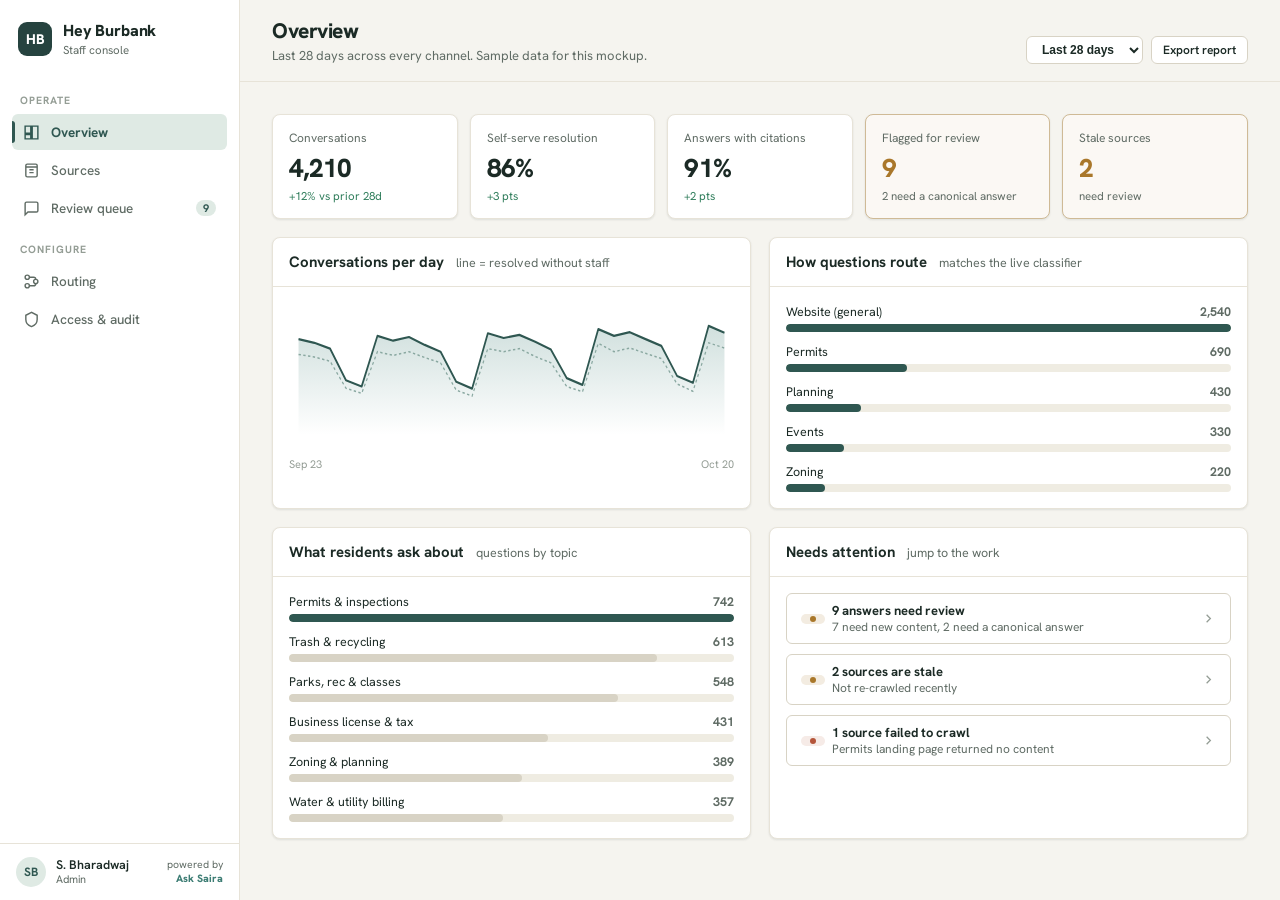
==== staff_console/index.html @ cd2d0782 "Staff console: wire Sources add/re-crawl to the ingestion service" ====
<!doctype html>
<meta charset="utf-8">
<title>Hey Burbank Console</title>
<link rel="preconnect" href="https://fonts.googleapis.com">
<link rel="preconnect" href="https://fonts.gstatic.com" crossorigin>
<link rel="stylesheet" href="https://fonts.googleapis.com/css2?family=Hanken+Grotesk:ital,wght@0,400;0,500;0,600;0,700;0,800;1,500&display=swap">
<style>
  /* Ask Saira brand: warm cream surfaces, teal/sage green accent (NO blue), near-black green ink,
     soft pastel tints, humanist sans (Hanken Grotesk). Single light theme to match the product. */
  :root {
    --bg: #f5f4ef; --surface: #ffffff; --surface-2: #faf9f4; --surface-3: #efece2;
    --border: #e7e3d8; --border-strong: #d8d3c5;
    --ink: #1b2a25; --muted: #5f6b64; --faint: #949d95;
    --accent: #2f5751; --accent-strong: #26433f; --accent-2: #3d7d74; --accent-ink: #ffffff;
    --accent-soft: #dfeae4;
    --ok: #2f7d5b; --warn: #a9772a; --bad: #b4553a; --info: #2f5751;
    --radius: 8px; --radius-sm: 6px;
    --shadow: 0 1px 2px rgba(27,42,37,.05), 0 1px 3px rgba(27,42,37,.05);
    --shadow-pop: 0 8px 26px rgba(27,42,37,.17);
    --font: "Hanken Grotesk", "Segoe UI", system-ui, -apple-system, sans-serif;
    --mono: "Segoe UI Mono", Consolas, ui-monospace, Menlo, monospace;
    color-scheme: light;
  }

  * { box-sizing: border-box; }
  body { background: var(--bg); color: var(--ink); font-family: var(--font); margin: 0; }
  .cx { font-variant-numeric: tabular-nums; }
  button { font-family: inherit; cursor: pointer; }
  :focus-visible { outline: 2px solid var(--accent); outline-offset: 2px; border-radius: 4px; }

  #app { display: grid; grid-template-columns: 240px 1fr; min-height: 100%; }

  /* ---------- sidebar ---------- */
  .side {
    background: var(--surface); border-right: 1px solid var(--border);
    display: flex; flex-direction: column; position: sticky; top: 0; align-self: start;
    height: 100vh; height: 100dvh;
  }
  .brand { display: flex; align-items: center; gap: 11px; padding: 20px 18px 16px; }
  .brand-mark {
    width: 34px; height: 34px; border-radius: 9px; flex: none;
    background: var(--accent-strong); color: #fff;
    display: grid; place-items: center; font-weight: 800; font-size: 14px; letter-spacing: 0;
  }
  .brand-name { font-weight: 800; font-size: 16px; letter-spacing: -.01em; }
  .brand-sub { font-size: 11.5px; color: var(--muted); margin-top: 1px; }
  .nav { display: flex; flex-direction: column; gap: 2px; padding: 6px 12px; overflow: auto; }
  .nav-label { font-size: 10.5px; letter-spacing: .1em; text-transform: uppercase;
    color: var(--faint); padding: 14px 8px 5px; font-weight: 700; }
  .nav-item {
    display: flex; align-items: center; gap: 11px; width: 100%; text-align: left;
    background: none; border: 0; color: var(--muted); padding: 9px 11px;
    border-radius: var(--radius-sm); font-size: 13.5px; font-weight: 500; position: relative;
  }
  .nav-item svg { width: 17px; height: 17px; flex: none; }
  .nav-item:hover { background: var(--surface-3); color: var(--ink); }
  .nav-item[aria-current="true"] { background: var(--accent-soft); color: var(--accent); font-weight: 700; }
  .nav-item[aria-current="true"]::before { content: ""; position: absolute; left: 0; top: 7px; bottom: 7px;
    width: 3px; border-radius: 0 3px 3px 0; background: var(--accent); }
  .nav-item .badge-n {
    margin-left: auto; background: var(--accent-soft); color: var(--accent);
    font-size: 11px; font-weight: 700; padding: 1px 7px; border-radius: 999px; }
  .side-foot { margin-top: auto; padding: 13px 16px; border-top: 1px solid var(--border);
    display: flex; align-items: center; gap: 10px; }
  .avatar { width: 30px; height: 30px; border-radius: 50%; background: var(--accent-soft);
    display: grid; place-items: center; font-size: 12px; font-weight: 700; color: var(--accent); flex: none; }
  .who { font-size: 12.5px; font-weight: 600; line-height: 1.25; }
  .who small { display: block; color: var(--muted); font-weight: 400; font-size: 11px; }
  .powered { margin-left: auto; font-size: 10.5px; color: var(--muted); text-align: right; line-height: 1.3; }
  .powered b { font-weight: 800; color: var(--accent-2); display: block; }

  /* ---------- main ---------- */
  .main { min-width: 0; display: flex; flex-direction: column; }
  .topbar {
    position: sticky; top: 0; z-index: 5; background: color-mix(in srgb, var(--bg) 86%, transparent);
    backdrop-filter: blur(8px); border-bottom: 1px solid var(--border);
    padding: 17px clamp(16px, 3vw, 32px); display: flex; align-items: flex-end; gap: 16px; flex-wrap: wrap;
  }
  .topbar h1 { font-size: 21px; font-weight: 800; margin: 0; letter-spacing: -.02em; }
  .topbar p { margin: 3px 0 0; color: var(--muted); font-size: 13px; }
  .topbar .spacer { flex: 1 1 auto; }
  .content { padding: clamp(16px, 3vw, 32px); display: flex; flex-direction: column; gap: 18px; }

  .btn { display: inline-flex; align-items: center; gap: 7px; border-radius: var(--radius-sm);
    border: 1px solid var(--border-strong); background: var(--surface); color: var(--ink);
    font-size: 13px; font-weight: 600; padding: 8px 14px; }
  .btn:hover { background: var(--surface-2); }
  .btn svg { width: 15px; height: 15px; }
  .btn.primary { background: var(--accent-strong); border: 0; color: #fff; }
  .btn.primary:hover { background: var(--accent); }
  .btn.sm { padding: 5px 11px; font-size: 12px; font-weight: 600; }
  .btn.ghost { border-color: transparent; background: none; color: var(--muted); }
  .btn.ghost:hover { background: var(--surface-3); color: var(--ink); }
  .btn.danger:hover { color: var(--bad); border-color: color-mix(in srgb, var(--bad) 40%, var(--border-strong)); }

  .panel { background: var(--surface); border: 1px solid var(--border); border-radius: var(--radius);
    box-shadow: var(--shadow); }
  .panel-head { padding: 14px 16px; border-bottom: 1px solid var(--border);
    display: flex; align-items: center; gap: 12px; flex-wrap: wrap; }
  .panel-head h2 { font-size: 15px; font-weight: 700; margin: 0; }
  .panel-head .sub { font-size: 12.5px; color: var(--muted); }
  .panel-body { padding: 16px; }

  .section-title { font-size: 12.5px; font-weight: 700; color: var(--muted);
    text-transform: uppercase; letter-spacing: .06em; margin: 4px 0; }

  /* badges */
  .badge { display: inline-flex; align-items: center; gap: 5px; font-size: 11.5px; font-weight: 600;
    padding: 2px 9px; border-radius: 999px; white-space: nowrap; }
  .badge .dot { width: 6px; height: 6px; border-radius: 50%; background: currentColor; flex: none; }
  .b-ok { color: var(--ok); background: color-mix(in srgb, var(--ok) 12%, #fff); }
  .b-warn { color: var(--warn); background: color-mix(in srgb, var(--warn) 14%, #fff); }
  .b-bad { color: var(--bad); background: color-mix(in srgb, var(--bad) 12%, #fff); }
  .b-mute { color: var(--muted); background: var(--surface-3); }
  .b-info { color: var(--info); background: var(--accent-soft); }
  .pill { display: inline-block; padding: 1px 8px; border-radius: var(--radius-sm); font-size: 11.5px; font-weight: 500;
    background: var(--accent-soft); color: var(--accent); white-space: nowrap; }

  /* KPI strip */
  .kpis { display: grid; gap: 12px; grid-template-columns: repeat(auto-fit, minmax(min(100%,8.5rem),1fr)); }
  .kpi { background: var(--surface); border: 1px solid var(--border); border-radius: var(--radius);
    padding: 15px 16px; box-shadow: var(--shadow); }
  .kpi .k-label { font-size: 12px; color: var(--muted); }
  .kpi .k-val { font-size: 26px; font-weight: 800; letter-spacing: -.025em; margin-top: 5px; }
  .kpi .k-delta { font-size: 11.5px; margin-top: 3px; color: var(--muted); }
  .kpi .k-delta.good { color: var(--ok); } .kpi .k-delta.bad { color: var(--bad); }
  .kpi.attn { border-color: color-mix(in srgb, var(--warn) 38%, var(--border)); background: color-mix(in srgb, var(--warn) 5%, #fff); }
  .kpi.attn .k-val { color: var(--warn); }

  .grid2 { display: grid; gap: 18px; grid-template-columns: repeat(auto-fit, minmax(min(100%,21rem),1fr)); }

  /* CSS bar chart */
  .bars { display: flex; flex-direction: column; gap: 11px; }
  .bar-row { display: grid; grid-template-columns: 1fr; gap: 4px; }
  .bar-top { display: flex; justify-content: space-between; font-size: 12.5px; gap: 10px; }
  .bar-top .lbl { color: var(--ink); min-width: 0; overflow: hidden; text-overflow: ellipsis; white-space: nowrap; }
  .bar-top .num { color: var(--muted); font-weight: 700; flex: none; }
  .bar-track { height: 8px; background: var(--surface-3); border-radius: 999px; overflow: hidden; }
  .bar-fill { height: 100%; border-radius: 999px; background: var(--accent); }

  /* tables */
  .tbl-wrap { overflow-x: auto; }
  table.tbl { width: 100%; border-collapse: collapse; font-size: 13px; }
  table.tbl th { text-align: left; font-weight: 700; color: var(--muted); font-size: 11.5px;
    text-transform: uppercase; letter-spacing: .04em; padding: 10px 12px; border-bottom: 1px solid var(--border); white-space: nowrap; }
  table.tbl td { padding: 11px 12px; border-bottom: 1px solid var(--border); vertical-align: middle; }
  table.tbl tr:last-child td { border-bottom: 0; }
  table.tbl tbody tr:hover { background: var(--surface-2); }
  .src-name { display: flex; align-items: center; gap: 10px; min-width: 0; }
  .src-ico { width: 30px; height: 30px; border-radius: var(--radius-sm); flex: none; display: grid; place-items: center;
    background: var(--surface-3); color: var(--muted); }
  .src-ico svg { width: 15px; height: 15px; }
  .src-ico.web { color: var(--accent); background: var(--accent-soft); }
  .src-ico.pdf { color: var(--bad); background: color-mix(in srgb, var(--bad) 12%, #fff); }
  .src-ico.code { color: var(--accent-2); background: color-mix(in srgb, var(--accent-2) 15%, #fff); }
  .src-text { min-width: 0; }
  .src-text .t1 { font-weight: 600; white-space: nowrap; overflow: hidden; text-overflow: ellipsis; max-width: 42ch; }
  .src-text .t2 { font-family: var(--mono); font-size: 11px; color: var(--faint);
    white-space: nowrap; overflow: hidden; text-overflow: ellipsis; max-width: 48ch; }
  .num-cell { text-align: right; font-variant-numeric: tabular-nums; white-space: nowrap; }
  .row-actions { display: flex; gap: 4px; justify-content: flex-end; }
  .icon-btn { width: 30px; height: 30px; border: 1px solid var(--border); background: var(--surface);
    border-radius: var(--radius-sm); display: grid; place-items: center; color: var(--muted); }
  .icon-btn:hover { color: var(--accent); border-color: var(--border-strong); background: var(--surface-2); }
  .icon-btn.danger:hover { color: var(--bad); }
  .icon-btn svg { width: 15px; height: 15px; }

  /* toolbar + chips */
  .toolbar { display: flex; gap: 10px; align-items: center; flex-wrap: wrap; }
  .search { position: relative; flex: 1 1 200px; min-width: 160px; }
  .search svg { position: absolute; left: 10px; top: 50%; transform: translateY(-50%); width: 15px; height: 15px; color: var(--faint); }
  .search input { width: 100%; padding: 8px 10px 8px 32px; border-radius: var(--radius-sm); border: 1px solid var(--border-strong);
    background: var(--surface); color: var(--ink); font-size: 13px; font-family: inherit; }
  .chips { display: flex; gap: 6px; flex-wrap: wrap; }
  .chip { border: 1px solid var(--border-strong); background: var(--surface); color: var(--muted);
    border-radius: 999px; padding: 6px 13px; font-size: 12.5px; font-weight: 500; }
  .chip:hover { color: var(--ink); }
  .chip[aria-pressed="true"] { background: var(--accent); border-color: var(--accent); color: #fff; }
  .chip .c-n { opacity: .7; margin-left: 4px; }

  .sumstrip { display: flex; gap: 24px; flex-wrap: wrap; padding: 2px 2px 0; }
  .sumstrip .s { font-size: 12.5px; color: var(--muted); }
  .sumstrip .s b { display: block; font-size: 19px; color: var(--ink); font-weight: 800; letter-spacing: -.01em; }

  .addform { border: 1px dashed var(--border-strong); border-radius: var(--radius); padding: 14px 16px;
    display: none; gap: 12px; flex-direction: column; background: var(--surface-2); }
  .addform.open { display: flex; }
  .addform .seg { display: flex; gap: 6px; }
  .field { display: flex; gap: 8px; flex-wrap: wrap; align-items: center; }
  .field input[type=text] { flex: 1 1 260px; min-width: 180px; padding: 9px 11px; border-radius: var(--radius-sm);
    border: 1px solid var(--border-strong); background: var(--surface); color: var(--ink); font-size: 13px; font-family: var(--mono); }

  /* gap cards */
  .gaps { display: flex; flex-direction: column; gap: 12px; }
  .gap { display: grid; grid-template-columns: 1fr auto; gap: 10px 16px; align-items: start;
    background: var(--surface); border: 1px solid var(--border); border-radius: var(--radius); padding: 15px 16px; box-shadow: var(--shadow); }
  .gap .q { font-size: 14.5px; font-weight: 700; }
  .gap .meta { display: flex; gap: 14px; flex-wrap: wrap; font-size: 12.5px; color: var(--muted); margin-top: 6px; }
  .gap .meta .why { color: var(--bad); }
  .gap .fix { margin-top: 10px; font-size: 13px; }
  .gap .fix span { color: var(--muted); }
  .gap .right { display: flex; flex-direction: column; align-items: flex-end; gap: 8px; }
  .conf { font-size: 12px; font-weight: 700; padding: 3px 9px; border-radius: var(--radius-sm); }

  /* answer review */
  .areview { display: flex; flex-direction: column; gap: 12px; }
  .ar { background: var(--surface); border: 1px solid var(--border); border-radius: var(--radius); padding: 15px 16px; box-shadow: var(--shadow); }
  .ar .q { font-weight: 700; font-size: 14px; }
  .ar .ans { margin-top: 8px; font-size: 13px; color: var(--muted); background: var(--surface-2);
    border-left: 3px solid var(--border-strong); padding: 9px 12px; border-radius: 0 var(--radius-sm) var(--radius-sm) 0; }
  .ar .foot { display: flex; align-items: center; gap: 10px; margin-top: 11px; flex-wrap: wrap; }
  .ar .cites { font-size: 11.5px; color: var(--faint); font-family: var(--mono); }
  .composer { margin-top: 11px; display: none; flex-direction: column; gap: 8px; }
  .composer.open { display: flex; }
  .composer textarea { width: 100%; min-height: 72px; resize: vertical; padding: 10px 12px; border-radius: var(--radius-sm);
    border: 1px solid var(--border-strong); background: var(--surface); color: var(--ink); font: inherit; font-size: 13px; }

  /* routing */
  .route { background: var(--surface); border: 1px solid var(--border); border-radius: var(--radius);
    padding: 15px 16px; box-shadow: var(--shadow); display: flex; flex-direction: column; gap: 10px; }
  .route .r-head { display: flex; align-items: center; gap: 10px; flex-wrap: wrap; }
  .route .r-name { font-weight: 800; font-size: 14.5px; }
  .route .r-flow { font-size: 12.5px; color: var(--muted); font-family: var(--mono); }
  .route textarea { width: 100%; min-height: 56px; resize: vertical; padding: 9px 11px; border-radius: var(--radius-sm);
    border: 1px solid var(--border-strong); background: var(--surface-2); color: var(--ink); font: inherit; font-size: 12.5px; }

  .audit { font-size: 13px; }
  .audit td .a-who { font-weight: 600; }
  .ts { color: var(--faint); font-size: 12px; white-space: nowrap; font-variant-numeric: tabular-nums; }

  .note { font-size: 12px; color: var(--muted); display: flex; align-items: center; gap: 7px; }
  .note svg { width: 14px; height: 14px; flex: none; color: var(--faint); }

  /* toast */
  #toasts { position: fixed; bottom: 18px; left: 50%; transform: translateX(-50%); z-index: 50;
    display: flex; flex-direction: column; gap: 8px; align-items: center; padding-bottom: env(safe-area-inset-bottom, 0px); }
  .toast { background: var(--ink); color: #fff; padding: 9px 16px; border-radius: 999px;
    font-size: 13px; font-weight: 500; box-shadow: var(--shadow-pop); animation: tin .2s ease-out; }
  @keyframes tin { from { opacity: 0; transform: translateY(8px); } to { opacity: 1; transform: none; } }

  .demo-flag { font-size: 11px; color: var(--faint); display: inline-flex; align-items: center; gap: 5px; }

  @media (max-width: 860px) {
    #app { grid-template-columns: 1fr; }
    .side { position: sticky; top: 0; height: auto; flex-direction: column; z-index: 8; }
    .brand { padding: 12px 16px; }
    .brand-sub { display: none; }
    .nav { flex-direction: row; overflow-x: auto; padding: 0 10px 8px; gap: 4px; }
    .nav-label { display: none; }
    .nav-item { white-space: nowrap; padding: 7px 11px; }
    .nav-item[aria-current="true"]::before { display: none; }
    .side-foot { display: none; }
  }
  @media (prefers-reduced-motion: reduce) { * { animation: none !important; } }
</style>

<div id="app">
  <aside class="side">
    <div class="brand">
      <div class="brand-mark">HB</div>
      <div>
        <div class="brand-name">Hey Burbank</div>
        <div class="brand-sub">Staff console</div>
      </div>
    </div>
    <nav class="nav" id="nav" aria-label="Sections">
      <div class="nav-label">Operate</div>
      <button class="nav-item" data-tab="overview" aria-current="true">
        <svg viewBox="0 0 24 24" fill="none" stroke="currentColor" stroke-width="2"><path d="M3 13h8V3H3zM13 21h8V3h-8zM3 21h8v-6H3z"/></svg>
        <span class="t">Overview</span></button>
      <button class="nav-item" data-tab="sources">
        <svg viewBox="0 0 24 24" fill="none" stroke="currentColor" stroke-width="2"><path d="M4 7V5a2 2 0 0 1 2-2h12a2 2 0 0 1 2 2v2M4 7h16M4 7v12a2 2 0 0 0 2 2h12a2 2 0 0 0 2-2V7M9 11h6M9 15h6"/></svg>
        <span class="t">Sources</span></button>
      <button class="nav-item" data-tab="review">
        <svg viewBox="0 0 24 24" fill="none" stroke="currentColor" stroke-width="2"><path d="M21 15a2 2 0 0 1-2 2H7l-4 4V5a2 2 0 0 1 2-2h14a2 2 0 0 1 2 2z"/></svg>
        <span class="t">Review queue</span><span class="badge-n">9</span></button>
      <div class="nav-label">Configure</div>
      <button class="nav-item" data-tab="routing">
        <svg viewBox="0 0 24 24" fill="none" stroke="currentColor" stroke-width="2"><circle cx="6" cy="6" r="3"/><circle cx="6" cy="18" r="3"/><circle cx="18" cy="12" r="3"/><path d="M9 6h6a3 3 0 0 1 3 3M9 18h6a3 3 0 0 0 3-3"/></svg>
        <span class="t">Routing</span></button>
      <button class="nav-item" data-tab="access">
        <svg viewBox="0 0 24 24" fill="none" stroke="currentColor" stroke-width="2"><path d="M12 2 4 6v6c0 5 3.4 8.5 8 10 4.6-1.5 8-5 8-10V6z"/></svg>
        <span class="t">Access &amp; audit</span></button>
    </nav>
    <div class="side-foot">
      <div class="avatar">SB</div>
      <div class="who">S. Bharadwaj<small>Admin</small></div>
      <div class="powered">powered by<b>Ask Saira</b></div>
    </div>
  </aside>

  <div class="main">
    <div class="topbar">
      <div>
        <h1 id="tabTitle">Overview</h1>
        <p id="tabSub">Last 28 days across every channel. Sample data for this mockup.</p>
      </div>
      <div class="spacer"></div>
      <div id="tabActions"></div>
    </div>
    <div class="content">
      <!-- OVERVIEW -->
      <section data-panel="overview">
        <div class="kpis" style="margin-bottom:18px" id="kpiStrip"></div>
        <div class="grid2">
          <div class="panel">
            <div class="panel-head"><h2>Conversations per day</h2><span class="sub">line = resolved without staff</span></div>
            <div class="panel-body"><div id="spark"></div></div>
          </div>
          <div class="panel">
            <div class="panel-head"><h2>How questions route</h2><span class="sub">matches the live classifier</span></div>
            <div class="panel-body"><div class="bars" id="routeBars"></div></div>
          </div>
          <div class="panel">
            <div class="panel-head"><h2>What residents ask about</h2><span class="sub">questions by topic</span></div>
            <div class="panel-body"><div class="bars" id="topicBars"></div></div>
          </div>
          <div class="panel">
            <div class="panel-head"><h2>Needs attention</h2><span class="sub">jump to the work</span></div>
            <div class="panel-body" id="attnList" style="display:flex;flex-direction:column;gap:10px"></div>
          </div>
        </div>
      </section>

      <!-- SOURCES -->
      <section data-panel="sources" hidden>
        <div class="sumstrip" id="srcSummary"></div>
        <div class="addform" id="addForm">
          <div class="field">
            <div class="seg">
              <button class="chip" id="addKindWeb" aria-pressed="true" data-kind="web">Web page</button>
              <button class="chip" id="addKindPdf" aria-pressed="false" data-kind="pdf">PDF upload</button>
            </div>
            <input type="text" id="addUrl" placeholder="https://www.burbankca.gov/...">
            <button class="btn primary sm" id="addSubmit">Crawl &amp; index</button>
            <button class="btn ghost sm" id="addCancel">Cancel</button>
          </div>
          <div class="note"><svg viewBox="0 0 24 24" fill="none" stroke="currentColor" stroke-width="2"><circle cx="12" cy="12" r="10"/><path d="M12 16v-4M12 8h.01"/></svg>New sources are chunked, contextualized and embedded into burbank-code-v1. A re-crawl refreshes in place.</div>
        </div>
        <div class="panel" style="margin-top:14px">
          <div class="panel-head">
            <div class="toolbar" style="flex:1">
              <div class="search">
                <svg viewBox="0 0 24 24" fill="none" stroke="currentColor" stroke-width="2"><circle cx="11" cy="11" r="7"/><path d="m21 21-4.3-4.3"/></svg>
                <input type="text" id="srcSearch" placeholder="Search sources">
              </div>
              <div class="chips" id="srcChips"></div>
            </div>
          </div>
          <div class="tbl-wrap">
            <table class="tbl">
              <thead><tr>
                <th>Source</th><th>Type</th><th class="num-cell">Chunks</th><th>Last crawled</th><th>Status</th><th>Health</th><th></th>
              </tr></thead>
              <tbody id="srcBody"></tbody>
            </table>
          </div>
        </div>
      </section>

      <!-- REVIEW QUEUE (gaps + answer review merged) -->
      <section data-panel="review" hidden>
        <div class="toolbar" style="margin-bottom:4px">
          <div class="chips" id="qChips"></div>
          <span class="demo-flag">Flagged automatically: low reranker score, no citation, or a superseded source.</span>
        </div>
        <div class="gaps" id="queueList"></div>
        <div class="section-title" style="margin-top:16px;display:flex;align-items:center;gap:10px">
          <span>Canonical answers <span style="font-weight:400;text-transform:none;letter-spacing:0">staff-authored, returned verbatim and override retrieval</span></span>
          <button class="btn primary sm" id="canonAddToggle" style="margin-left:auto;text-transform:none;letter-spacing:0"><svg viewBox="0 0 24 24" fill="none" stroke="currentColor" stroke-width="2"><path d="M12 5v14M5 12h14"/></svg>Add canonical answer</button>
        </div>
        <div class="addform" id="canonForm" style="margin-top:4px">
          <div class="field"><input type="text" id="canonQ" placeholder="Question residents ask..." style="font-family:var(--font)"></div>
          <div class="field"><input type="text" id="canonA" placeholder="The exact answer they should get, written as staff want it returned..." style="font-family:var(--font)"></div>
          <div class="field">
            <input type="text" id="canonOwner" placeholder="Owner (e.g. Planning)" style="flex:0 1 200px;font-family:var(--font)">
            <button class="btn primary sm" id="canonSubmit">Save canonical answer</button>
            <button class="btn ghost sm" id="canonCancel">Cancel</button>
          </div>
          <div class="note"><svg viewBox="0 0 24 24" fill="none" stroke="currentColor" stroke-width="2"><circle cx="12" cy="12" r="10"/><path d="M12 16v-4M12 8h.01"/></svg>When a resident asks a question that matches this, they get this answer verbatim instead of a retrieved one.</div>
        </div>
        <div class="panel" style="margin-top:12px"><div class="tbl-wrap"><table class="tbl">
          <thead><tr><th>Question</th><th>Answer residents get</th><th>Owner</th><th>Added</th><th></th></tr></thead>
          <tbody id="canonBody"></tbody>
        </table></div></div>
      </section>

      <!-- ROUTING -->
      <section data-panel="routing" hidden>
        <p class="note" style="margin-bottom:4px"><svg viewBox="0 0 24 24" fill="none" stroke="currentColor" stroke-width="2"><circle cx="12" cy="12" r="10"/><path d="M12 16v-4M12 8h.01"/></svg>The classifier reads each question and sends it to one route, using the rule and example questions below. Edit them to fix misrouting, no redeploy needed.</p>
        <div class="toolbar" style="margin-bottom:10px">
          <button class="btn primary sm" id="routeAddToggle"><svg viewBox="0 0 24 24" fill="none" stroke="currentColor" stroke-width="2"><path d="M12 5v14M5 12h14"/></svg>Request new route</button>
          <span class="demo-flag">Adding a route changes how questions are classified, so a new route goes live only after Ask Saira reviews it.</span>
        </div>
        <div class="addform" id="routeForm" style="margin-bottom:12px">
          <div class="field"><input type="text" id="routeName" placeholder="Route name (e.g. Business licensing)" style="flex:0 1 260px;font-family:var(--font)"></div>
          <div class="field"><input type="text" id="routeRule" placeholder="Routes here when... describe the questions this route should catch" style="font-family:var(--font)"></div>
          <div class="field"><input type="text" id="routeEx" placeholder="Example questions, comma separated" style="font-family:var(--font)"></div>
          <div class="field">
            <input type="text" id="routeSrc" placeholder="Grounded sources (e.g. business license PDFs)" style="flex:0 1 260px;font-family:var(--font)">
            <button class="btn primary sm" id="routeSubmit">Submit for approval</button>
            <button class="btn ghost sm" id="routeCancel">Cancel</button>
          </div>
          <div class="note"><svg viewBox="0 0 24 24" fill="none" stroke="currentColor" stroke-width="2"><circle cx="12" cy="12" r="10"/><path d="M12 16v-4M12 8h.01"/></svg>This is sent to Ask Saira. It stays pending and does not affect live routing until approved.</div>
        </div>
        <div id="routeList" style="display:flex;flex-direction:column;gap:14px"></div>
      </section>

      <!-- ACCESS -->
      <section data-panel="access" hidden>
        <div class="grid2" style="grid-template-columns:repeat(auto-fit,minmax(min(100%,13rem),1fr))">
          <div class="kpi"><div class="k-label">Admins</div><div class="k-val cx">2</div><div class="k-delta">full control</div></div>
          <div class="kpi"><div class="k-label">Editors</div><div class="k-val cx">6</div><div class="k-delta">sources, gaps, answers</div></div>
          <div class="kpi"><div class="k-label">Viewers</div><div class="k-val cx">14</div><div class="k-delta">read-only analytics</div></div>
        </div>
        <div class="panel">
          <div class="panel-head"><h2>Audit log</h2><span class="sub">every change to sources, answers and routing</span></div>
          <div class="tbl-wrap"><table class="tbl audit">
            <thead><tr><th>When</th><th>Who</th><th>Action</th></tr></thead>
            <tbody id="auditBody"></tbody>
          </table></div>
        </div>
      </section>
    </div>
  </div>
</div>
<div id="toasts" aria-live="polite"></div>

<script>
(function () {
  const $ = (s, r) => (r || document).querySelector(s);
  const $$ = (s, r) => Array.from((r || document).querySelectorAll(s));
  const fmt = (n) => n.toLocaleString('en-US');

  function toast(msg) {
    const t = document.createElement('div'); t.className = 'toast'; t.textContent = msg;
    $('#toasts').appendChild(t); setTimeout(() => t.remove(), 2600);
  }

  // ---------- data (sample) ----------
  // Overview data: seeded with mockup sample, overwritten by loadInsights() when the backend
  // (/admin/insights) is reachable. `let` so the adapter can swap in live values and re-render.
  let kpis = [
    { label: 'Conversations', val: '4,210', delta: '+12% vs prior 28d', good: true },
    { label: 'Self-serve resolution', val: '86%', delta: '+3 pts', good: true },
    { label: 'Answers with citations', val: '91%', delta: '+2 pts', good: true },
    { label: 'Flagged for review', val: '9', delta: '2 need a canonical answer', attn: true },
    { label: 'Stale sources', val: '2', delta: 'need review', attn: true },
  ];
  let convos = [182,175,164,104,92,188,179,186,171,158,101,88,193,184,190,177,162,108,95,201,188,195,182,169,112,99,207,194];
  let resolved = convos.map((c, i) => Math.round(c * (0.84 + (i % 5) * 0.006)));
  let sparkFrom = 'Sep 23', sparkTo = 'Oct 20';
  let routes = [
    { label: 'Website (general)', n: 2540 }, { label: 'Permits', n: 690 },
    { label: 'Planning', n: 430 }, { label: 'Events', n: 330 }, { label: 'Zoning', n: 220 },
  ];
  let topics = [
    { label: 'Permits & inspections', n: 742 }, { label: 'Trash & recycling', n: 613 },
    { label: 'Parks, rec & classes', n: 548 }, { label: 'Business license & tax', n: 431 },
    { label: 'Zoning & planning', n: 389 }, { label: 'Water & utility billing', n: 357 },
  ];
  const sources = [
    { name: 'Burbank Municipal Code (eCode360)', url: 'ecode360.com/BU2075', type: 'code', chunks: 4120, crawled: 'Oct 18', status: 'live', health: 'ok' },
    { name: 'burbankca.gov (full site crawl)', url: 'www.burbankca.gov', type: 'web', chunks: 3850, crawled: 'Oct 19', status: 'live', health: 'ok' },
    { name: 'Adopted Burbank Housing Element', url: 'Adopted+Burbank+Housing+Element.pdf', type: 'pdf', chunks: 212, crawled: 'Oct 12', status: 'live', health: 'ok' },
    { name: 'Burbank Center Plan', url: 'Burbank+Center+Plan.pdf', type: 'pdf', chunks: 168, crawled: 'Sep 30', status: 'live', health: 'ok' },
    { name: 'Media District Specific Plan', url: 'Media+District+Specific+Plan.pdf', type: 'pdf', chunks: 143, crawled: 'Sep 30', status: 'live', health: 'ok' },
    { name: 'Density Bonus Regulations', url: 'density-bonus-regulations-001.pdf', type: 'pdf', chunks: 54, crawled: 'Oct 12', status: 'live', health: 'ok' },
    { name: 'ADU Handout (updated 4-10-2024)', url: 'adu-handout-updated-4-10-2024.pdf', type: 'pdf', chunks: 22, crawled: 'Oct 12', status: 'live', health: 'review' },
    { name: 'Fee Schedule FY2026-27 (current)', url: 'fee-schedule-fy2026-27.pdf', type: 'pdf', chunks: 38, crawled: 'Oct 20', status: 'live', health: 'ok' },
    { name: 'Events & city calendar', url: 'www.burbankca.gov/calendar', type: 'web', chunks: 64, crawled: 'Oct 20', status: 'live', health: 'ok' },
    { name: 'Trash & Recycling Guide (2022)', url: 'trash-recycling-guide-2022.pdf', type: 'pdf', chunks: 41, crawled: 'Mar 2024', status: 'stale', health: 'review' },
    { name: 'Permits landing page', url: 'www.burbankca.gov/.../permits', type: 'web', chunks: 0, crawled: 'Oct 19', status: 'failed', health: 'bad' },
    { name: 'Fee Reso FY2024-25 + 13 older', url: 'burbank-fee-reso-fy2024-25.pdf', type: 'pdf', chunks: 0, crawled: 'Oct 21', status: 'excluded', health: 'super' },
  ];
  // Review-queue gaps: sample until loadInsights() swaps in live gaps from /admin/insights.
  let queue = [
    { q: "What's the fee for a solar permit in 2026?", asks: 64, why: 'No current fee schedule was indexed when asked', conf: 38, fix: 'content', detail: 'Index the FY2026-27 fee schedule', state: 'new' },
    { q: 'Can I keep backyard chickens?', asks: 57, why: 'No matching municipal code section', conf: 31, fix: 'content', detail: 'Add the BMC animal-keeping section', state: 'new' },
    { q: 'What zone is my property in?', asks: 52, why: 'The bot cannot look up a resident parcel from the code', conf: 40, fix: 'canonical', detail: 'Pin an answer that routes to the parcel GIS lookup', ans: '"Burbank has several zoning designations including R-1, R-2, commercial and industrial..." (never identifies the resident’s parcel)', cites: '[BMC § 31-601]', state: 'assigned' },
    { q: 'How do I appeal a code enforcement notice?', asks: 49, why: 'Thin coverage, no citation', conf: 44, fix: 'content', detail: 'Add a code-enforcement appeals page', state: 'assigned' },
    { q: 'What are the rules for short-term rentals?', asks: 46, why: 'Conflicting sources', conf: 41, fix: 'content', detail: 'Reconcile the two STR pages', state: 'new' },
    { q: 'How much is a building permit?', asks: 44, why: 'Confident answer, but cited a superseded fee schedule (FY2024-25)', conf: 88, staleSource: true, fix: 'content', detail: 'Exclude the old reso and confirm FY2026-27 is indexed', ans: '"Building permit fees start at $154 per the FY2024-25 schedule..."', cites: '[fee-reso-fy2024-25.pdf]', state: 'new' },
    { q: 'What are your hours and is City Hall open today?', asks: 41, why: 'Gave generic hours, missed the holiday schedule', conf: 45, fix: 'canonical', detail: 'Pin the hours plus a holiday-closure link', ans: '"City Hall is open Monday to Friday, 8am to 5pm." (did not account for the holiday schedule)', state: 'new' },
    { q: 'Is there rent control in Burbank?', asks: 38, why: 'No matching source', conf: 29, fix: 'content', detail: 'Add a housing / rent-stabilization FAQ', state: 'new' },
    { q: 'How do I get a film permit?', asks: 33, why: 'Routed to website, no permit page', conf: 47, fix: 'content', detail: 'Add the film-permit page to the Permits route', state: 'assigned' },
  ];
  const canon = [
    { q: 'How do I pay a parking ticket?', a: '"Pay your Burbank citation online at the payment portal using your citation number and license plate. You can also pay by phone or by mail."', owner: 'City Clerk', added: 'Oct 2' },
    { q: 'What day is my trash pickup?', a: '"Your collection day depends on your address. Use the collection-day lookup, enter your address, and it shows your trash, recycling and green-waste days."', owner: 'Public Works', added: 'Sep 28' },
    { q: 'How do I start water or power service?', a: '"Start, stop or transfer Burbank Water & Power service with the online form, or call (818) 238-3700. Have your address and ID ready."', owner: 'BWP', added: 'Sep 20' },
  ];
  const routeDefs = [
    { name: 'Website', flow: 'classify → website_pipeline', grounds: 'Full burbank-code-v1 index', fallback: true,
      rule: 'Default route. Anything not clearly matched by another route lands here and is answered from the full index.',
      examples: ['How do I contact the city?', 'When is the next council meeting?', 'Where do I pay my water bill?'] },
    { name: 'Planning', flow: 'classify → planning', grounds: 'eCode + 15 Planning library PDFs',
      rule: 'Questions about land use, the general plan, specific plans, development standards, the housing element and planning entitlements.',
      examples: ['What does the Media District Specific Plan allow?', 'What is the density bonus?', 'Can I build an ADU?'] },
    { name: 'Permits', flow: 'classify → permit agent', grounds: 'Permit workflows',
      rule: 'Questions about applying for, paying for, or checking the status of a permit or inspection.',
      examples: ['How do I get a building permit?', 'What inspections do I need?', 'How much is a solar permit?'] },
    { name: 'Events', flow: 'classify → events', grounds: 'City calendar feed',
      rule: 'Questions about city events, programs, classes and calendar dates.',
      examples: ['What events are happening this weekend?', 'When is the farmers market?'] },
    { name: 'Zoning', flow: 'classify → zoning', grounds: 'Parcel designation, else Planning retrieval',
      rule: 'Questions about a specific property’s zone, its allowed uses, setbacks or lot-specific rules.',
      examples: ['What zone is 123 N Main St?', 'What can I build on my lot?', 'What are the setbacks for R-1?'] },
    { name: 'Business licensing', flow: 'awaiting approval', grounds: 'Proposed: business license + tax PDFs', pending: true,
      rule: 'Questions about applying for, renewing or paying a city business license or business tax.',
      examples: ['How do I get a business license?', 'When is my business tax due?'] },
  ];
  const audit = [
    { when: 'Oct 21, 10:42', who: 'D. Alvarez', role: 'Admin', action: 'Excluded 14 superseded fee schedules from the index' },
    { when: 'Oct 20, 16:08', who: 'D. Alvarez', role: 'Admin', action: 'Re-crawled burbankca.gov (3,850 chunks)' },
    { when: 'Oct 18, 09:15', who: 'System', role: 'Automated', action: 'Re-indexed Burbank Municipal Code (eCode360)' },
    { when: 'Oct 14, 14:30', who: 'J. Rivera', role: 'Editor', action: 'Added canonical answer: "What zone is my property in?"' },
    { when: 'Oct 12, 11:02', who: 'System', role: 'Automated', action: 'Re-indexed Planning document library (15 PDFs)' },
    { when: 'Oct 9, 15:47', who: 'M. Chen', role: 'Editor', action: 'Assigned gap "film permit" to Permits team' },
  ];

  // ---------- renderers ----------
  function renderKpis() {
    $('#kpiStrip').innerHTML = kpis.map((k) => `
      <div class="kpi${k.attn ? ' attn' : ''}">
        <div class="k-label">${k.label}</div>
        <div class="k-val cx">${k.val}</div>
        <div class="k-delta ${k.good ? 'good' : ''}">${k.delta}</div>
      </div>`).join('');
  }

  function renderSpark() {
    const W = 560, H = 150, m = { t: 12, r: 12, b: 18, l: 12 };
    const n = convos.length, max = Math.max(...convos) * 1.1;
    const xx = (i) => m.l + (i / (n - 1)) * (W - m.l - m.r);
    const yy = (v) => H - m.b - (v / max) * (H - m.t - m.b);
    const line = (arr) => arr.map((v, i) => (i ? 'L' : 'M') + xx(i).toFixed(1) + ' ' + yy(v).toFixed(1)).join(' ');
    const area = line(convos) + ` L${xx(n - 1).toFixed(1)} ${H - m.b} L${xx(0).toFixed(1)} ${H - m.b} Z`;
    $('#spark').innerHTML = `
      <svg viewBox="0 0 ${W} ${H}" width="100%" height="${H}" preserveAspectRatio="none" style="display:block">
        <defs><linearGradient id="g" x1="0" x2="0" y1="0" y2="1">
          <stop offset="0%" stop-color="#3d7d74" stop-opacity="0.24"/>
          <stop offset="100%" stop-color="#3d7d74" stop-opacity="0"/></linearGradient></defs>
        <path d="${area}" fill="url(#g)"/>
        <path d="${line(convos)}" fill="none" stroke="#2f5751" stroke-width="2.2" stroke-linejoin="round"/>
        <path d="${line(resolved)}" fill="none" stroke="#8aa8a1" stroke-width="1.5" stroke-dasharray="3 3"/>
      </svg>
      <div style="display:flex;justify-content:space-between;font-size:11px;color:var(--faint);margin-top:4px">
        <span>${sparkFrom}</span><span>${sparkTo}</span></div>`;
  }

  function renderBars(id, rows, muted) {
    const max = Math.max(...rows.map((r) => r.n));
    $(id).innerHTML = rows.map((r, i) => `
      <div class="bar-row">
        <div class="bar-top"><span class="lbl">${r.label}</span><span class="num cx">${fmt(r.n)}</span></div>
        <div class="bar-track"><div class="bar-fill" style="width:${(r.n / max * 100).toFixed(1)}%${muted && i ? ';background:var(--border-strong)' : ''}"></div></div>
      </div>`).join('');
  }

  function renderAttn() {
    const items = [
      { t: '9 answers need review', s: '7 need new content, 2 need a canonical answer', tab: 'review', tone: 'warn' },
      { t: '2 sources are stale', s: 'Not re-crawled recently', tab: 'sources', tone: 'warn' },
      { t: '1 source failed to crawl', s: 'Permits landing page returned no content', tab: 'sources', tone: 'bad' },
    ];
    $('#attnList').innerHTML = items.map((x) => `
      <button class="btn" style="justify-content:flex-start;text-align:left;width:100%" data-goto="${x.tab}">
        <span class="badge b-${x.tone}"><span class="dot"></span></span>
        <span style="display:flex;flex-direction:column"><b style="font-size:13px">${x.t}</b>
        <small style="color:var(--muted);font-weight:400;font-size:12px">${x.s}</small></span>
        <svg style="margin-left:auto;width:15px;height:15px;color:var(--faint)" viewBox="0 0 24 24" fill="none" stroke="currentColor" stroke-width="2"><path d="m9 18 6-6-6-6"/></svg>
      </button>`).join('');
    $$('#attnList [data-goto]').forEach((b) => b.addEventListener('click', () => go(b.dataset.goto)));
  }

  const TYPE_ICO = {
    web: '<svg viewBox="0 0 24 24" fill="none" stroke="currentColor" stroke-width="2"><circle cx="12" cy="12" r="9"/><path d="M3 12h18M12 3a15 15 0 0 1 0 18M12 3a15 15 0 0 0 0 18"/></svg>',
    pdf: '<svg viewBox="0 0 24 24" fill="none" stroke="currentColor" stroke-width="2"><path d="M14 2H6a2 2 0 0 0-2 2v16a2 2 0 0 0 2 2h12a2 2 0 0 0 2-2V8z"/><path d="M14 2v6h6"/></svg>',
    code: '<svg viewBox="0 0 24 24" fill="none" stroke="currentColor" stroke-width="2"><path d="m16 18 6-6-6-6M8 6l-6 6 6 6"/></svg>',
  };
  const STATUS = {
    live: '<span class="badge b-ok"><span class="dot"></span>Live</span>',
    stale: '<span class="badge b-warn"><span class="dot"></span>Stale</span>',
    failed: '<span class="badge b-bad"><span class="dot"></span>Failed</span>',
    excluded: '<span class="badge b-mute"><span class="dot"></span>Excluded</span>',
  };
  const HEALTH = {
    ok: '<span class="badge b-ok">OK</span>', review: '<span class="badge b-warn">Needs review</span>',
    bad: '<span class="badge b-bad">Error</span>', super: '<span class="badge b-mute">Superseded</span>',
  };
  let srcFilter = 'all', srcQuery = '';
  function renderSrcSummary() {
    const tot = sources.length, chunks = sources.reduce((a, s) => a + s.chunks, 0);
    const stale = sources.filter((s) => s.status === 'stale').length;
    const excl = sources.filter((s) => s.status === 'excluded').length;
    const failed = sources.filter((s) => s.status === 'failed').length;
    $('#srcSummary').innerHTML = `
      <div class="s"><b class="cx">${tot}</b>sources indexed</div>
      <div class="s"><b class="cx">${fmt(chunks)}</b>chunks</div>
      <div class="s"><b class="cx" style="color:var(--warn)">${stale}</b>stale</div>
      <div class="s"><b class="cx" style="color:var(--bad)">${failed}</b>failed</div>
      <div class="s"><b class="cx">${excl}</b>excluded</div>`;
  }
  function renderChips() {
    const counts = { all: sources.length };
    sources.forEach((s) => { const k = s.type === 'web' ? 'web' : s.type === 'pdf' ? 'pdf' : 'code'; counts[k] = (counts[k] || 0) + 1; });
    counts.stale = sources.filter((s) => s.status === 'stale' || s.status === 'failed').length;
    counts.excluded = sources.filter((s) => s.status === 'excluded').length;
    const defs = [['all', 'All'], ['web', 'Web'], ['pdf', 'PDF'], ['code', 'Code'], ['stale', 'Needs attention'], ['excluded', 'Excluded']];
    $('#srcChips').innerHTML = defs.map(([k, l]) => `<button class="chip" data-f="${k}" aria-pressed="${k === srcFilter}">${l}<span class="c-n cx">${counts[k] || 0}</span></button>`).join('');
    $$('#srcChips .chip').forEach((c) => c.addEventListener('click', () => { srcFilter = c.dataset.f; renderChips(); renderSrc(); }));
  }
  function srcMatch(s) {
    if (srcQuery && !(s.name + ' ' + s.url).toLowerCase().includes(srcQuery)) return false;
    if (srcFilter === 'all') return true;
    if (srcFilter === 'stale') return s.status === 'stale' || s.status === 'failed';
    if (srcFilter === 'excluded') return s.status === 'excluded';
    return s.type === srcFilter;
  }
  function renderSrc() {
    const rows = sources.filter(srcMatch);
    $('#srcBody').innerHTML = rows.map((s) => {
      const excl = s.status === 'excluded';
      return `<tr>
        <td><div class="src-name"><div class="src-ico ${s.type}">${TYPE_ICO[s.type]}</div>
          <div class="src-text"><div class="t1">${s.name}</div><div class="t2">${s.url}</div></div></div></td>
        <td><span class="pill">${s.type === 'code' ? 'eCode' : s.type.toUpperCase()}</span></td>
        <td class="num-cell cx">${s.chunks ? fmt(s.chunks) : '—'}</td>
        <td class="cx" style="white-space:nowrap;color:${s.status === 'stale' ? 'var(--warn)' : 'var(--muted)'}">${s.crawled}</td>
        <td>${STATUS[s.status]}</td>
        <td>${HEALTH[s.health]}</td>
        <td><div class="row-actions">
          <button class="icon-btn" title="${excl ? 'Restore' : 'Re-crawl'}" data-act="${excl ? 'restore' : 'recrawl'}" data-n="${s.name}">
            ${excl ? '<svg viewBox="0 0 24 24" fill="none" stroke="currentColor" stroke-width="2"><path d="M3 12a9 9 0 1 0 3-6.7L3 8"/><path d="M3 3v5h5"/></svg>'
                   : '<svg viewBox="0 0 24 24" fill="none" stroke="currentColor" stroke-width="2"><path d="M21 12a9 9 0 1 1-3-6.7L21 8"/><path d="M21 3v5h-5"/></svg>'}</button>
          ${excl ? '' : '<button class="icon-btn" title="Exclude (denylist)" data-act="exclude" data-n="' + s.name + '"><svg viewBox="0 0 24 24" fill="none" stroke="currentColor" stroke-width="2"><circle cx="12" cy="12" r="9"/><path d="m5 5 14 14"/></svg></button>'}
          <button class="icon-btn danger" title="Delete from index" data-act="delete" data-n="${s.name}"><svg viewBox="0 0 24 24" fill="none" stroke="currentColor" stroke-width="2"><path d="M3 6h18M8 6V4h8v2M19 6l-1 14H6L5 6"/></svg></button>
        </div></td>
      </tr>`;
    }).join('') || `<tr><td colspan="7" style="text-align:center;color:var(--muted);padding:28px">No sources match.</td></tr>`;
    $$('#srcBody [data-act]').forEach((b) => b.addEventListener('click', () => {
      const m = { recrawl: 'Re-crawl queued for', exclude: 'Added to denylist and removed:', delete: 'Deleted from index:', restore: 'Restored:' }[b.dataset.act];
      toast(`${m} ${b.dataset.n}`);
    }));
  }

  let qFilter = 'all';
  function renderQChips() {
    const c = { all: queue.length, content: queue.filter((x) => x.fix === 'content').length, canonical: queue.filter((x) => x.fix === 'canonical').length };
    $('#qChips').innerHTML = [['all', 'All'], ['content', 'Needs content'], ['canonical', 'Needs canonical answer']]
      .map(([k, l]) => `<button class="chip" data-q="${k}" aria-pressed="${k === qFilter}">${l}<span class="c-n cx">${c[k]}</span></button>`).join('');
    $$('#qChips .chip').forEach((ch) => ch.addEventListener('click', () => { qFilter = ch.dataset.q; renderQChips(); renderQueue(); }));
  }
  function renderQueue() {
    const rows = queue.filter((x) => qFilter === 'all' || x.fix === qFilter);
    $('#queueList').innerHTML = rows.map((g, idx) => {
      const col = g.conf < 40 ? 'bad' : 'warn';
      const metric = g.staleSource
        ? `<span class="conf" style="background:color-mix(in srgb, var(--ok) 12%, #fff);color:var(--ok)">${g.conf}% match</span>`
        : `<span class="conf" style="background:color-mix(in srgb, var(--${col}) 13%, #fff);color:var(--${col})">${g.conf}% conf</span>`;
      const isCanon = g.fix === 'canonical';
      const tag = isCanon ? '<span class="badge b-info" style="margin-left:6px">Needs canonical answer</span>'
                          : '<span class="badge b-warn" style="margin-left:6px">Needs content</span>';
      const ansBlock = g.ans ? `<div class="ans">${g.ans}${g.cites ? ` <span class="cites">cited ${g.cites}</span>` : ''}</div>` : '';
      const fixBtn = `<button class="btn ${isCanon ? '' : 'primary'} sm" data-gfix="${idx}">Fix in Sources</button>`;
      const canonBtn = `<button class="btn ${isCanon ? 'primary' : ''} sm" data-canon="${idx}">Write canonical answer</button>`;
      const actionBtns = isCanon ? canonBtn + fixBtn : fixBtn + canonBtn;
      const seed = g.q === 'What zone is my property in?' ? 'I can’t look up your specific parcel, but you can find your zoning in seconds: open the Burbank Zoning Map, enter your address, and it shows your designation. For a formal determination, contact the Planning Division at (818) 238-5250.' : '';
      return `<div class="gap">
        <div>
          <div class="q">${g.q} ${tag}</div>
          <div class="meta"><span class="cx">${fmt(g.asks)} asks</span><span class="why">${g.why}</span></div>
          ${ansBlock}
          <div class="fix"><span>Suggested fix:</span> ${g.detail}</div>
          <div class="composer" id="comp${idx}">
            <textarea placeholder="Write the official answer residents should get...">${seed}</textarea>
            <div style="display:flex;gap:8px"><button class="btn primary sm" data-save="${idx}">Save canonical answer</button>
            <button class="btn ghost sm" data-cancelc="${idx}">Cancel</button></div>
          </div>
        </div>
        <div class="right">
          ${metric}
          <span class="badge ${g.state === 'assigned' ? 'b-info' : 'b-mute'}">${g.state === 'assigned' ? 'Assigned' : 'New'}</span>
          ${actionBtns}
          <button class="btn ghost sm" data-gassign="${idx}">${g.state === 'assigned' ? 'Reassign' : 'Assign'}</button>
        </div>
      </div>`;
    }).join('');
    $$('#queueList [data-gfix]').forEach((b) => b.addEventListener('click', () => go('sources')));
    $$('#queueList [data-canon]').forEach((b) => b.addEventListener('click', () => $('#comp' + b.dataset.canon).classList.add('open')));
    $$('#queueList [data-cancelc]').forEach((b) => b.addEventListener('click', () => $('#comp' + b.dataset.cancelc).classList.remove('open')));
    $$('#queueList [data-save]').forEach((b) => b.addEventListener('click', () => { $('#comp' + b.dataset.save).classList.remove('open'); toast('Canonical answer saved, it now overrides retrieval'); }));
    $$('#queueList [data-gassign]').forEach((b) => b.addEventListener('click', () => toast('Assigned to the owning department')));
  }
  function renderCanon() {
    $('#canonBody').innerHTML = canon.map((c) => `
      <tr><td style="font-weight:600">${c.q}</td><td style="color:var(--muted)">${c.a}</td>
      <td><span class="pill">${c.owner}</span></td><td class="ts">${c.added}</td>
      <td class="num-cell"><button class="icon-btn" title="Edit" data-edit="1"><svg viewBox="0 0 24 24" fill="none" stroke="currentColor" stroke-width="2"><path d="M12 20h9M16.5 3.5a2.1 2.1 0 0 1 3 3L7 19l-4 1 1-4z"/></svg></button></td></tr>`).join('');
    $$('#canonBody [data-edit]').forEach((b) => b.addEventListener('click', () => toast('Opening editor')));
  }
  function wireCanonAdd() {
    $('#canonAddToggle').addEventListener('click', () => $('#canonForm').classList.toggle('open'));
    $('#canonCancel').addEventListener('click', () => $('#canonForm').classList.remove('open'));
    $('#canonSubmit').addEventListener('click', () => {
      const q = $('#canonQ').value.trim(), a = $('#canonA').value.trim();
      if (!q || !a) { toast('Enter a question and an answer'); return; }
      canon.unshift({ q, a: '"' + a.replace(/^"+|"+$/g, '') + '"', owner: $('#canonOwner').value.trim() || 'Staff', added: 'Just now' });
      renderCanon();
      $('#canonQ').value = ''; $('#canonA').value = ''; $('#canonOwner').value = '';
      $('#canonForm').classList.remove('open');
      toast('Canonical answer added, it now overrides retrieval');
    });
  }

  function renderRoutes() {
    $('#routeList').innerHTML = routeDefs.map((r, i) => {
      if (r.pending) {
        return `<div class="route" style="border-style:dashed;background:var(--surface-2)">
          <div class="r-head"><span class="r-name">${r.name}</span>
            <span class="badge b-warn"><span class="dot"></span>Pending Ask Saira approval</span>
            <span class="pill">${r.grounds}</span>
            <span class="r-flow" style="margin-left:auto">${r.flow}</span></div>
          <label class="section-title" style="margin:0">Routes here when</label>
          <textarea data-route="${i}" disabled>${r.rule}</textarea>
          <div>
            <div class="section-title" style="margin:0 0 6px">Example questions</div>
            <div class="chips">${r.examples.map((e) => `<span class="pill">${e}</span>`).join('')}</div>
          </div>
          <div class="note"><svg viewBox="0 0 24 24" fill="none" stroke="currentColor" stroke-width="2"><circle cx="12" cy="12" r="10"/><path d="M12 16v-4M12 8h.01"/></svg>Submitted by staff. Goes live only after Ask Saira reviews it; until then it does not affect routing.<button class="btn ghost sm" data-withdraw="${i}" style="margin-left:auto">Withdraw request</button></div>
        </div>`;
      }
      return `<div class="route">
        <div class="r-head"><span class="r-name">${r.name}</span>
          ${r.fallback ? '<span class="badge b-mute">Default / fallback</span>' : ''}
          <span class="pill">${r.grounds}</span>
          <span class="r-flow" style="margin-left:auto">${r.flow}</span></div>
        <label class="section-title" style="margin:0">Routes here when</label>
        <textarea data-route="${i}">${r.rule}</textarea>
        <div>
          <div class="section-title" style="margin:0 0 6px">Example questions <span style="font-weight:400;text-transform:none;letter-spacing:0">the classifier matches against these</span></div>
          <div class="chips">${r.examples.map((e) => `<span class="pill">${e}</span>`).join('')}<button class="chip" data-addex="${i}">+ add</button></div>
        </div>
        <div><button class="btn primary sm" data-saver="${i}">Save routing rule</button></div>
      </div>`;
    }).join('');
    $$('#routeList [data-saver]').forEach((b) => b.addEventListener('click', () => toast('Routing rule saved, the classifier uses it on the next question')));
    $$('#routeList [data-addex]').forEach((b) => b.addEventListener('click', () => toast('Add an example question')));
    $$('#routeList [data-withdraw]').forEach((b) => b.addEventListener('click', () => { routeDefs.splice(+b.dataset.withdraw, 1); renderRoutes(); toast('Route request withdrawn'); }));
  }
  function wireRouteAdd() {
    $('#routeAddToggle').addEventListener('click', () => $('#routeForm').classList.toggle('open'));
    $('#routeCancel').addEventListener('click', () => $('#routeForm').classList.remove('open'));
    $('#routeSubmit').addEventListener('click', () => {
      const name = $('#routeName').value.trim(), rule = $('#routeRule').value.trim();
      if (!name || !rule) { toast('Enter a route name and when it should route'); return; }
      const ex = $('#routeEx').value.split(',').map((s) => s.trim()).filter(Boolean);
      routeDefs.push({ name, flow: 'awaiting approval', grounds: $('#routeSrc').value.trim() || 'Proposed sources', pending: true, rule, examples: ex.length ? ex : ['(no examples yet)'] });
      renderRoutes();
      $('#routeName').value = ''; $('#routeRule').value = ''; $('#routeEx').value = ''; $('#routeSrc').value = '';
      $('#routeForm').classList.remove('open');
      toast('Route submitted to Ask Saira for approval');
    });
  }
  function renderAudit() {
    $('#auditBody').innerHTML = audit.map((a) => `
      <tr><td class="ts">${a.when}</td>
      <td><span class="a-who">${a.who}</span> <span class="badge b-mute" style="margin-left:4px">${a.role}</span></td>
      <td>${a.action}</td></tr>`).join('');
  }

  // ---------- tabs ----------
  const TABS = {
    overview: { title: 'Overview', sub: 'Last 28 days across every channel. Sample data for this mockup.', actions: '<select id="winSel" class="btn sm" style="margin-right:8px"><option value="7">Last 7 days</option><option value="28">Last 28 days</option><option value="90">Last 90 days</option><option value="all">All time</option></select><button class="btn sm" data-noop="export">Export report</button>' },
    sources: { title: 'Sources', sub: 'Every site, PDF and code set feeding the assistant. Add, re-crawl, exclude or remove.', actions: '<button class="btn primary" id="addToggle"><svg viewBox="0 0 24 24" fill="none" stroke="currentColor" stroke-width="2"><path d="M12 5v14M5 12h14"/></svg>Add source</button>' },
    review: { title: 'Review queue', sub: 'Everything the assistant answers poorly, flagged automatically. Each item needs either new content or a canonical answer.', actions: '' },
    routing: { title: 'Routing', sub: 'What makes a question go to each route. Edit the rule and examples to fix misrouting.', actions: '' },
    access: { title: 'Access & audit', sub: 'Roles and a log of every change to sources, answers and routing.', actions: '' },
  };
  function go(tab) {
    $$('.nav-item').forEach((n) => n.setAttribute('aria-current', String(n.dataset.tab === tab)));
    $$('[data-panel]').forEach((p) => { p.hidden = p.dataset.panel !== tab; });
    $('#tabTitle').textContent = TABS[tab].title;
    $('#tabSub').textContent = TABS[tab].sub;
    $('#tabActions').innerHTML = TABS[tab].actions;
    if (tab === 'sources') {
      $('#addToggle').addEventListener('click', () => $('#addForm').classList.toggle('open'));
    } else {
      const ex = $('[data-noop]'); if (ex) ex.addEventListener('click', () => toast('Report exported'));
    }
    if (tab === 'overview') {
      const sel = $('#winSel');
      if (sel) {
        sel.value = WINDOW;                           // reflect the current window on (re)render
        sel.addEventListener('change', () => { WINDOW = sel.value; loadInsights(); });
      }
    }
    window.scrollTo(0, 0);
  }
  $$('.nav-item').forEach((n) => n.addEventListener('click', () => go(n.dataset.tab)));

  // sources toolbar wiring
  $('#srcSearch').addEventListener('input', (e) => { srcQuery = e.target.value.toLowerCase().trim(); renderSrc(); });
  $('#addCancel').addEventListener('click', () => $('#addForm').classList.remove('open'));
  // Sources write path: POST /admin/sources enqueues a job on the shared ingestion service and
  // returns a job_id; we then poll /admin/sources/jobs/<id> through the stages. Any failure (incl.
  // the service not being live yet -> 503) just surfaces a toast; the console keeps working.
  const STAGE_LABEL = {
    queued: 'Queued', crawling: 'Crawling the page', chunking: 'Chunking',
    contextualizing: 'Adding context', embedding: 'Embedding', indexing: 'Updating the index',
    done: 'Indexed and live', failed: 'Failed',
  };
  let ingestPoll = null;
  function pollIngestJob(jobId, label) {
    clearInterval(ingestPoll);
    ingestPoll = setInterval(async () => {
      try {
        const r = await fetch('/admin/sources/jobs/' + encodeURIComponent(jobId), { headers: { Accept: 'application/json' } });
        if (!r.ok) return;   // transient; keep polling
        const j = await r.json();
        if (j.state === 'done') { clearInterval(ingestPoll); toast(label + ': indexed and live'); }
        else if (j.state === 'failed') { clearInterval(ingestPoll); toast(label + ': failed, ' + (j.log_tail || 'see service logs')); }
        else { toast(label + ': ' + (STAGE_LABEL[j.state] || j.state || 'working') + '...'); }
      } catch (e) { /* transient network blip; keep polling */ }
    }, 3000);
  }
  $('#addSubmit').addEventListener('click', async () => {
    const pressed = $('#addForm [data-kind][aria-pressed="true"]');
    const kind = pressed ? pressed.dataset.kind : 'web';
    const v = $('#addUrl').value.trim();
    if (kind === 'pdf') { toast('PDF upload is not wired yet; use a web URL for now'); return; }
    if (!v) { toast('Enter a URL'); return; }
    toast('Submitting: ' + v);
    try {
      const r = await fetch('/admin/sources', {
        method: 'POST',
        headers: { 'Content-Type': 'application/json', Accept: 'application/json' },
        body: JSON.stringify({ kind, url: v }),
      });
      const j = await r.json().catch(() => ({}));
      if (r.status === 202 && j.job_id) {
        $('#addUrl').value = ''; $('#addForm').classList.remove('open');
        toast('Ingesting ' + v + '...');
        pollIngestJob(j.job_id, v);
      } else if (r.status === 503) {
        toast('Ingestion service is not live yet');
      } else {
        toast('Could not start: ' + (j.error || ('HTTP ' + r.status)));
      }
    } catch (e) { toast('Could not reach the server'); }
  });
  $$('#addForm [data-kind]').forEach((b) => b.addEventListener('click', () => {
    $$('#addForm [data-kind]').forEach((x) => x.setAttribute('aria-pressed', String(x === b)));
    $('#addUrl').placeholder = b.dataset.kind === 'pdf' ? 'Choose a PDF to upload...' : 'https://www.burbankca.gov/...';
  }));

  // ---------- live data (Overview tab) ----------
  // Overview reads GET /admin/insights (query_traces aggregation, served by the same backend, so
  // same-origin). The other tabs stay on sample data until their backends land. Any fetch failure
  // leaves the sample in place, so the console still renders when opened offline or pre-deploy.
  let WINDOW = '28';   // current Overview time window; the #winSel dropdown changes it
  const WINDOW_LABEL = { '7': 'Last 7 days', '28': 'Last 28 days', '90': 'Last 90 days', all: 'All time' };
  const KPI_LABEL = { conversations: 'Conversations', resolution: 'Self-serve resolution',
    response: 'Median response', grounded: 'Grounded answers', csat: 'Resident satisfaction' };
  const GAP_FIX = {
    'No answer found': 'Nothing in the index answered this. Add a source, or pin a canonical answer.',
    'Marked unhelpful': 'A resident marked this unhelpful. Improve the source or pin a canonical answer.',
    'Weak source match': 'Retrieved weakly (low reranker score). Add or strengthen the source page.',
  };
  const cap = (s) => (s ? s.charAt(0).toUpperCase() + s.slice(1) : s);
  const fmtDay = (iso) => {
    try { return new Date(iso + 'T00:00:00Z').toLocaleDateString('en-US', { month: 'short', day: 'numeric', timeZone: 'UTC' }); }
    catch (e) { return iso; }
  };
  async function loadInsights() {
    try {
      const r = await fetch('/admin/insights?window=' + WINDOW, { headers: { Accept: 'application/json' } });
      if (!r.ok) throw new Error('HTTP ' + r.status);
      const p = await r.json();
      if (!p || !Array.isArray(p.kpis) || !p.kpis.length) return;   // no live data -> keep sample
      kpis = p.kpis.map((k) => ({ label: KPI_LABEL[k.metric] || cap(k.metric), val: k.value,
        delta: k.delta || '', good: k.tone === 'good', attn: false }));
      routes = (p.routes || []).map((x) => ({ label: cap(x.route), n: x.conversations }));
      topics = (p.topics || []).map((x) => ({ label: x.topic, n: x.questions }));
      const cd = p.convos_daily || [];
      convos = cd.map((d) => d.conversations);
      resolved = cd.map((d) => d.resolved);
      if (cd.length) { sparkFrom = fmtDay(cd[0].day); sparkTo = fmtDay(cd[cd.length - 1].day); }
      // Review queue: live gaps (read-only). `fix`/`detail` are inferred from the gap's issue;
      // every gap can still be sent to content or given a canonical answer by staff.
      queue = (p.gaps || []).map((g) => ({
        q: g.question, asks: g.asks, conf: g.confidence, why: g.issue,
        fix: 'content', state: 'new', detail: GAP_FIX[g.issue] || 'Review the answer and add a source or canonical answer.',
      }));
      TABS.overview.sub = WINDOW_LABEL[WINDOW] + ', live from query_traces.';
      const ov = $('[data-panel="overview"]');
      if (ov && !ov.hidden) $('#tabSub').textContent = TABS.overview.sub;
      renderKpis();
      renderBars('#routeBars', routes);
      renderBars('#topicBars', topics, true);
      if (convos.length) renderSpark();
      renderQChips();
      renderQueue();
    } catch (e) { /* offline / pre-deploy -> sample stays, console keeps working */ }
  }

  // init
  renderKpis(); renderSpark(); renderBars('#routeBars', routes); renderBars('#topicBars', topics, true);
  renderAttn(); renderSrcSummary(); renderChips(); renderSrc(); renderQChips(); renderQueue();
  renderCanon(); wireCanonAdd(); renderRoutes(); wireRouteAdd(); renderAudit();
  go('overview');
  loadInsights();
})();
</script>

</body></html>
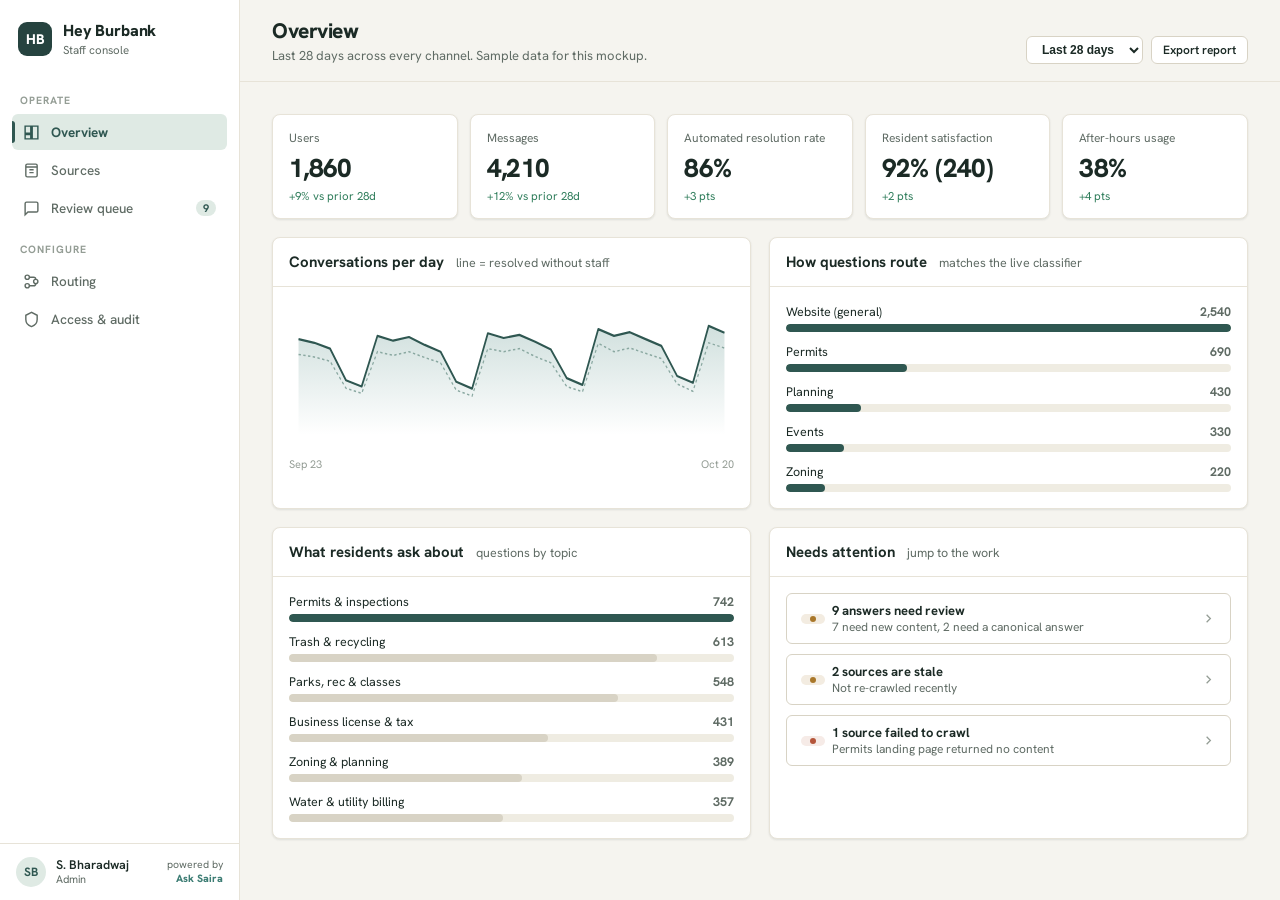
==== commit e8448b62: "Dashboard: new Overview KPIs (users/messages/automated-resolution/satisfaction/after-hours); Users =" ====
--- a/staff_console/index.html
+++ b/staff_console/index.html
@@ -441,11 +441,11 @@
   // Overview data: seeded with mockup sample, overwritten by loadInsights() when the backend
   // (/admin/insights) is reachable. `let` so the adapter can swap in live values and re-render.
   let kpis = [
-    { label: 'Conversations', val: '4,210', delta: '+12% vs prior 28d', good: true },
-    { label: 'Self-serve resolution', val: '86%', delta: '+3 pts', good: true },
-    { label: 'Answers with citations', val: '91%', delta: '+2 pts', good: true },
-    { label: 'Flagged for review', val: '9', delta: '2 need a canonical answer', attn: true },
-    { label: 'Stale sources', val: '2', delta: 'need review', attn: true },
+    { label: 'Users', val: '1,860', delta: '+9% vs prior 28d', good: true },
+    { label: 'Messages', val: '4,210', delta: '+12% vs prior 28d', good: true },
+    { label: 'Automated resolution rate', val: '86%', delta: '+3 pts', good: true },
+    { label: 'Resident satisfaction', val: '92% (240)', delta: '+2 pts', good: true },
+    { label: 'After-hours usage', val: '38%', delta: '+4 pts', good: true },
   ];
   let convos = [182,175,164,104,92,188,179,186,171,158,101,88,193,184,190,177,162,108,95,201,188,195,182,169,112,99,207,194];
   let resolved = convos.map((c, i) => Math.round(c * (0.84 + (i % 5) * 0.006)));
@@ -628,7 +628,7 @@
         <td><span class="pill">${s.type === 'code' ? 'eCode' : s.type.toUpperCase()}</span></td>
         <td class="num-cell cx">${s.chunks ? fmt(s.chunks) : '—'}</td>
         <td class="cx" style="white-space:nowrap;color:${s.status === 'stale' ? 'var(--warn)' : 'var(--muted)'}">${s.crawled}</td>
-        <td>${STATUS[s.status]}</td>
+        <td>${s.job ? '<span class="badge b-warn"><span class="dot"></span>' + (s.stageLabel || 'Working') + '</span>' : STATUS[s.status]}</td>
         <td>${HEALTH[s.health]}</td>
         <td><div class="row-actions">
           <button class="icon-btn" title="${excl ? 'Restore' : 'Re-crawl'}" data-act="${excl ? 'restore' : 'recrawl'}" data-n="${s.name}">
@@ -812,16 +812,26 @@
     done: 'Indexed and live', failed: 'Failed',
   };
   let ingestPoll = null;
-  function pollIngestJob(jobId, label) {
+  function pollIngestJob(jobId, label, row) {
     clearInterval(ingestPoll);
     ingestPoll = setInterval(async () => {
       try {
         const r = await fetch('/admin/sources/jobs/' + encodeURIComponent(jobId), { headers: { Accept: 'application/json' } });
         if (!r.ok) return;   // transient; keep polling
         const j = await r.json();
-        if (j.state === 'done') { clearInterval(ingestPoll); toast(label + ': indexed and live'); }
-        else if (j.state === 'failed') { clearInterval(ingestPoll); toast(label + ': failed, ' + (j.log_tail || 'see service logs')); }
-        else { toast(label + ': ' + (STAGE_LABEL[j.state] || j.state || 'working') + '...'); }
+        if (row) row.stageLabel = STAGE_LABEL[j.state] || j.state;
+        if (j.state === 'done') {
+          clearInterval(ingestPoll);
+          if (row) { row.job = null; row.status = 'live'; row.health = 'ok'; row.crawled = 'just now'; }
+          toast(label + ': indexed and live');
+        } else if (j.state === 'failed') {
+          clearInterval(ingestPoll);
+          if (row) { row.job = null; row.status = 'failed'; row.health = 'bad'; }
+          toast(label + ': failed, ' + (j.log_tail || 'see service logs'));
+        } else {
+          toast(label + ': ' + (STAGE_LABEL[j.state] || j.state || 'working') + '...');
+        }
+        if (row) { renderSrcSummary(); renderSrc(); }
       } catch (e) { /* transient network blip; keep polling */ }
     }, 3000);
   }
@@ -841,8 +851,14 @@
       const j = await r.json().catch(() => ({}));
       if (r.status === 202 && j.job_id) {
         $('#addUrl').value = ''; $('#addForm').classList.remove('open');
+        // Optimistically add the row at the top with a live status that updates as the job runs.
+        const row = { name: v, url: v, type: kind, chunks: 0, crawled: 'just now',
+                      status: 'live', health: 'review', job: j.job_id, stageLabel: 'Queued' };
+        sources.unshift(row);
+        srcFilter = 'all';
+        renderChips(); renderSrcSummary(); renderSrc();
         toast('Ingesting ' + v + '...');
-        pollIngestJob(j.job_id, v);
+        pollIngestJob(j.job_id, v, row);
       } else if (r.status === 503) {
         toast('Ingestion service is not live yet');
       } else {
@@ -861,8 +877,8 @@
   // leaves the sample in place, so the console still renders when opened offline or pre-deploy.
   let WINDOW = '28';   // current Overview time window; the #winSel dropdown changes it
   const WINDOW_LABEL = { '7': 'Last 7 days', '28': 'Last 28 days', '90': 'Last 90 days', all: 'All time' };
-  const KPI_LABEL = { conversations: 'Conversations', resolution: 'Self-serve resolution',
-    response: 'Median response', grounded: 'Grounded answers', csat: 'Resident satisfaction' };
+  const KPI_LABEL = { users: 'Users', messages: 'Messages', resolution: 'Automated resolution rate',
+    csat: 'Resident satisfaction', after_hours: 'After-hours usage' };
   const GAP_FIX = {
     'No answer found': 'Nothing in the index answered this. Add a source, or pin a canonical answer.',
     'Marked unhelpful': 'A resident marked this unhelpful. Improve the source or pin a canonical answer.',
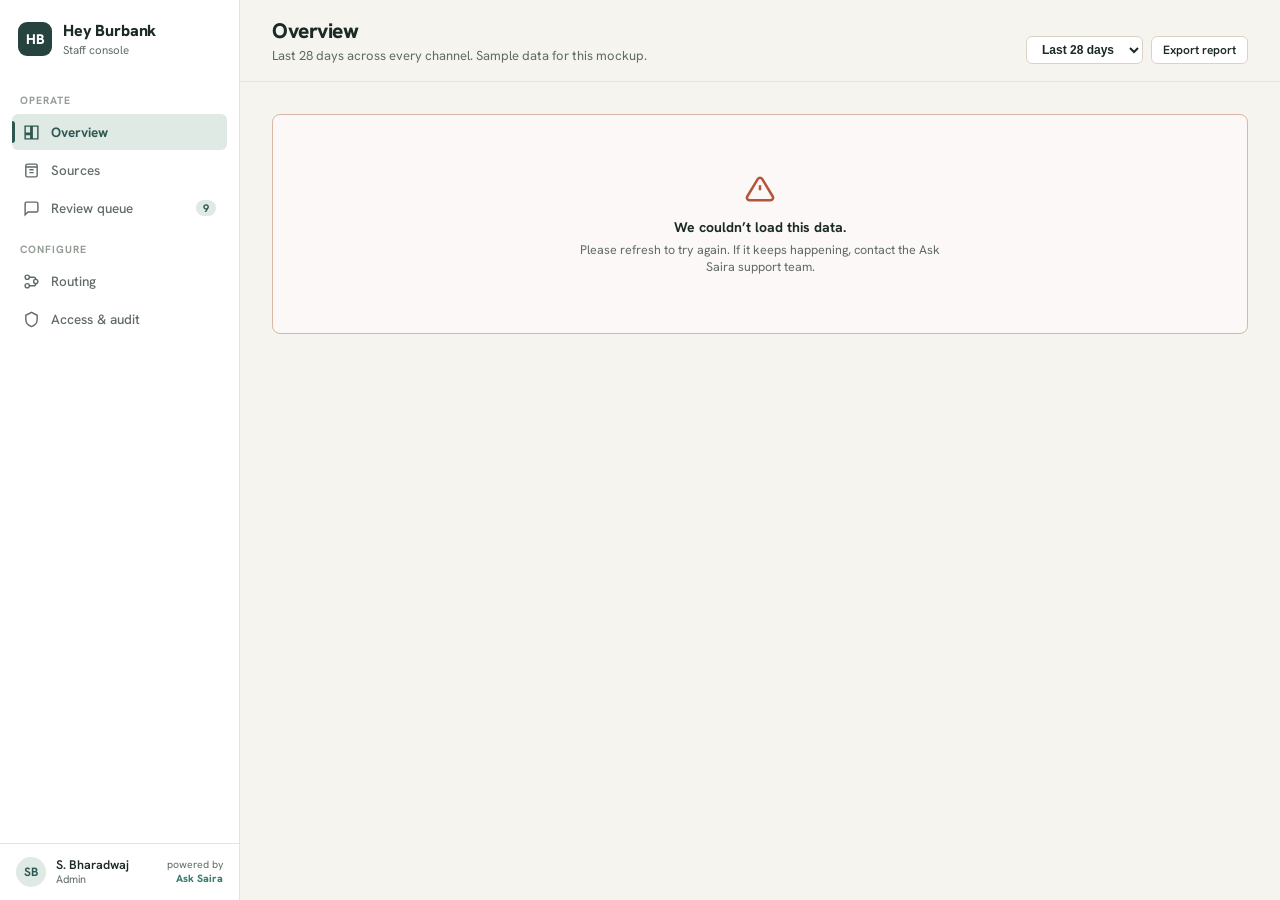
==== commit 260a53ef: "Sources tab: live inventory with per-host drill-down to pages/PDFs, per-page + whole-site delete, lo" ====
--- a/staff_console/index.html
+++ b/staff_console/index.html
@@ -126,6 +126,26 @@
   .kpi .k-delta.good { color: var(--ok); } .kpi .k-delta.bad { color: var(--bad); }
   .kpi.attn { border-color: color-mix(in srgb, var(--warn) 38%, var(--border)); background: color-mix(in srgb, var(--warn) 5%, #fff); }
   .kpi.attn .k-val { color: var(--warn); }
+  /* Loading / error states (shown instead of data; we never render sample data in its place) */
+  .load-state { display: flex; flex-direction: column; align-items: center; justify-content: center;
+    gap: 12px; text-align: center; padding: 56px 20px; min-height: 220px;
+    background: var(--surface); border: 1px solid var(--border); border-radius: var(--radius); color: var(--muted); }
+  .load-state .spinner { width: 30px; height: 30px; border-radius: 50%;
+    border: 3px solid var(--border-strong); border-top-color: var(--ok); animation: ls-spin .8s linear infinite; }
+  @keyframes ls-spin { to { transform: rotate(360deg); } }
+  .load-state.error { color: var(--bad); border-color: color-mix(in srgb, var(--bad) 32%, var(--border));
+    background: color-mix(in srgb, var(--bad) 4%, var(--surface)); }
+  .load-state.error svg { width: 30px; height: 30px; }
+  .load-state b { color: var(--ink); font-size: 14px; }
+  .load-state .ls-sub { color: var(--muted); font-size: 12.5px; font-weight: 400; margin-top: 4px; max-width: 360px; }
+  /* Sources drill-down: host rows expand into their individual pages/PDFs */
+  .icon-btn.exp { margin-right: 2px; }
+  .icon-btn.exp svg { transition: transform .15s ease; }
+  .icon-btn.exp.open svg { transform: rotate(90deg); }
+  .exp-spacer { display: inline-block; width: 30px; flex: 0 0 30px; }
+  tr.src-sub td { background: color-mix(in srgb, var(--border) 16%, var(--surface)); font-size: 12.5px; }
+  .sub-url { color: #2f5751; text-decoration: none; word-break: break-all; }
+  .sub-url:hover { text-decoration: underline; }
 
   .grid2 { display: grid; gap: 18px; grid-template-columns: repeat(auto-fit, minmax(min(100%,21rem),1fr)); }
 
@@ -301,6 +321,8 @@
     <div class="content">
       <!-- OVERVIEW -->
       <section data-panel="overview">
+        <div id="ovState" class="load-state" hidden></div>
+        <div id="ovBody">
         <div class="kpis" style="margin-bottom:18px" id="kpiStrip"></div>
         <div class="grid2">
           <div class="panel">
@@ -320,10 +342,13 @@
             <div class="panel-body" id="attnList" style="display:flex;flex-direction:column;gap:10px"></div>
           </div>
         </div>
+        </div><!-- /#ovBody -->
       </section>
 
       <!-- SOURCES -->
       <section data-panel="sources" hidden>
+        <div id="srcState" class="load-state" hidden></div>
+        <div id="srcBodyWrap">
         <div class="sumstrip" id="srcSummary"></div>
         <div class="addform" id="addForm">
           <div class="field">
@@ -356,15 +381,19 @@
             </table>
           </div>
         </div>
+        </div><!-- /#srcBodyWrap -->
       </section>
 
       <!-- REVIEW QUEUE (gaps + answer review merged) -->
       <section data-panel="review" hidden>
+        <div id="qState" class="load-state" hidden></div>
+        <div id="qBody">
         <div class="toolbar" style="margin-bottom:4px">
           <div class="chips" id="qChips"></div>
           <span class="demo-flag">Flagged automatically: low reranker score, no citation, or a superseded source.</span>
         </div>
         <div class="gaps" id="queueList"></div>
+        </div><!-- /#qBody -->
         <div class="section-title" style="margin-top:16px;display:flex;align-items:center;gap:10px">
           <span>Canonical answers <span style="font-weight:400;text-transform:none;letter-spacing:0">staff-authored, returned verbatim and override retrieval</span></span>
           <button class="btn primary sm" id="canonAddToggle" style="margin-left:auto;text-transform:none;letter-spacing:0"><svg viewBox="0 0 24 24" fill="none" stroke="currentColor" stroke-width="2"><path d="M12 5v14M5 12h14"/></svg>Add canonical answer</button>
@@ -459,7 +488,7 @@
     { label: 'Parks, rec & classes', n: 548 }, { label: 'Business license & tax', n: 431 },
     { label: 'Zoning & planning', n: 389 }, { label: 'Water & utility billing', n: 357 },
   ];
-  const sources = [
+  let sources = [
     { name: 'Burbank Municipal Code (eCode360)', url: 'ecode360.com/BU2075', type: 'code', chunks: 4120, crawled: 'Oct 18', status: 'live', health: 'ok' },
     { name: 'burbankca.gov (full site crawl)', url: 'www.burbankca.gov', type: 'web', chunks: 3850, crawled: 'Oct 19', status: 'live', health: 'ok' },
     { name: 'Adopted Burbank Housing Element', url: 'Adopted+Burbank+Housing+Element.pdf', type: 'pdf', chunks: 212, crawled: 'Oct 12', status: 'live', health: 'ok' },
@@ -520,6 +549,25 @@
   ];
 
   // ---------- renderers ----------
+  // Loading / error states. Shown INSTEAD of data; we never render sample numbers in their place,
+  // a wrong figure is worse than an honest "couldn't load". mode: 'loading' | 'error' | 'ok'.
+  const REGION = {
+    overview: ['#ovState', '#ovBody'],
+    sources:  ['#srcState', '#srcBodyWrap'],
+    review:   ['#qState', '#qBody'],
+  };
+  function setState(region, mode) {
+    const [stSel, bodySel] = REGION[region];
+    const st = $(stSel), body = $(bodySel);
+    if (!st || !body) return;
+    if (mode === 'ok') { st.hidden = true; body.hidden = false; return; }
+    body.hidden = true; st.hidden = false; st.className = 'load-state ' + mode;
+    st.innerHTML = mode === 'loading'
+      ? '<div class="spinner"></div><div>Loading…</div>'
+      : '<svg viewBox="0 0 24 24" fill="none" stroke="currentColor" stroke-width="2"><path d="M10.3 3.9 1.8 18a2 2 0 0 0 1.7 3h17a2 2 0 0 0 1.7-3L13.7 3.9a2 2 0 0 0-3.4 0Z"/><path d="M12 9v4M12 17h.01"/></svg>'
+        + '<div><b>We couldn’t load this data.</b><div class="ls-sub">Please refresh to try again. If it keeps happening, contact the Ask Saira support team.</div></div>';
+  }
+
   function renderKpis() {
     $('#kpiStrip').innerHTML = kpis.map((k) => `
       <div class="kpi${k.attn ? ' attn' : ''}">
@@ -559,11 +607,19 @@
   }
 
   function renderAttn() {
-    const items = [
-      { t: '9 answers need review', s: '7 need new content, 2 need a canonical answer', tab: 'review', tone: 'warn' },
-      { t: '2 sources are stale', s: 'Not re-crawled recently', tab: 'sources', tone: 'warn' },
-      { t: '1 source failed to crawl', s: 'Permits landing page returned no content', tab: 'sources', tone: 'bad' },
-    ];
+    // Derived from live data (review queue + sources), never hardcoded, so it can't contradict the
+    // tabs it links to. Counts come from whatever has loaded; if nothing is flagged, say so.
+    const items = [];
+    const rev = queue.length;
+    if (rev) items.push({ t: rev + ' answer' + (rev === 1 ? '' : 's') + ' need review',
+      s: 'Flagged by low match, missing citation or a superseded source', tab: 'review', tone: 'warn' });
+    const stale = sources.filter((s) => s.status === 'stale').length;
+    const failed = sources.filter((s) => s.status === 'failed').length;
+    if (stale) items.push({ t: stale + ' source' + (stale === 1 ? '' : 's') + ' stale',
+      s: 'Not re-crawled recently', tab: 'sources', tone: 'warn' });
+    if (failed) items.push({ t: failed + ' source' + (failed === 1 ? '' : 's') + ' failed to crawl',
+      s: 'Returned no content', tab: 'sources', tone: 'bad' });
+    if (!items.length) items.push({ t: 'All clear', s: 'No flagged answers or source issues', tab: 'review', tone: 'info' });
     $('#attnList').innerHTML = items.map((x) => `
       <button class="btn" style="justify-content:flex-start;text-align:left;width:100%" data-goto="${x.tab}">
         <span class="badge b-${x.tone}"><span class="dot"></span></span>
@@ -618,13 +674,63 @@
     if (srcFilter === 'excluded') return s.status === 'excluded';
     return s.type === srcFilter;
   }
-  function renderSrc() {
-    const rows = sources.filter(srcMatch);
-    $('#srcBody').innerHTML = rows.map((s) => {
-      const excl = s.status === 'excluded';
-      return `<tr>
-        <td><div class="src-name"><div class="src-ico ${s.type}">${TYPE_ICO[s.type]}</div>
-          <div class="src-text"><div class="t1">${s.name}</div><div class="t2">${s.url}</div></div></div></td>
+  // Drill-down state: a host row (its url is a bare host, no '/') expands into its individual
+  // pages/PDFs, lazily fetched from GET /admin/sources/urls and cached per host+type.
+  const srcUrls = {};          // "host|type" -> [{url, chunks}] | 'loading'
+  const srcOpen = new Set();   // which host rows are expanded
+  const srcKey = (s) => s.url + '|' + s.type;
+  const isHost = (s) => !String(s.url).includes('/');   // host group (expandable) vs single page
+  async function toggleExpand(s) {
+    const key = srcKey(s);
+    if (srcOpen.has(key)) { srcOpen.delete(key); renderSrc(); return; }
+    srcOpen.add(key);
+    if (!srcUrls[key]) {
+      srcUrls[key] = 'loading'; renderSrc();
+      try {
+        const r = await fetch('/admin/sources/urls?host=' + encodeURIComponent(s.url) + '&type=' + encodeURIComponent(s.type), { headers: { Accept: 'application/json' } });
+        const p = await r.json().catch(() => null);
+        srcUrls[key] = (p && Array.isArray(p.urls)) ? p.urls : [];
+      } catch (e) { srcUrls[key] = []; }
+    }
+    renderSrc();
+  }
+  async function deletePageUrl(parent, url, chunks) {
+    if (!confirm('Delete this page from the index?\n' + url)) return;
+    try {
+      const r = await fetch('/admin/sources', { method: 'POST', headers: { 'Content-Type': 'application/json', Accept: 'application/json' }, body: JSON.stringify({ kind: 'delete', url }) });
+      const j = await r.json().catch(() => ({}));
+      if (r.status === 202 && j.job_id) { toast('Deleting page…'); deletePagePoll(j.job_id, parent, url, chunks); }
+      else toast(r.status === 503 ? 'Ingestion service is not live yet' : 'Could not delete: ' + (j.error || ('HTTP ' + r.status)));
+    } catch (e) { toast('Could not reach the server'); }
+  }
+  function deletePagePoll(jobId, parent, url, chunks) {
+    clearInterval(ingestPoll);
+    ingestPoll = setInterval(async () => {
+      try {
+        const r = await fetch('/admin/sources/jobs/' + encodeURIComponent(jobId), { headers: { Accept: 'application/json' } });
+        if (!r.ok) return;
+        const j = await r.json();
+        if (j.state === 'done') {
+          clearInterval(ingestPoll);
+          const key = parent && srcKey(parent);
+          if (key && Array.isArray(srcUrls[key])) srcUrls[key] = srcUrls[key].filter((u) => u.url !== url);
+          if (parent) { parent.pages = Math.max(0, (parent.pages || 0) - 1); parent.chunks = Math.max(0, (parent.chunks || 0) - (chunks || 0)); }
+          renderSrcSummary(); renderSrc();
+          toast('Page removed from the index');
+        } else if (j.state === 'failed') { clearInterval(ingestPoll); toast('Delete failed, see service logs'); }
+      } catch (e) { /* transient; keep polling */ }
+    }, 3000);
+  }
+  function srcMainRow(s) {
+    const excl = s.status === 'excluded';
+    const host = isHost(s);
+    const caret = host
+      ? `<button class="icon-btn exp ${srcOpen.has(srcKey(s)) ? 'open' : ''}" title="Show pages" data-exp="${srcKey(s)}"><svg viewBox="0 0 24 24" fill="none" stroke="currentColor" stroke-width="2"><path d="m9 18 6-6-6-6"/></svg></button>`
+      : '<span class="exp-spacer"></span>';
+    const pages = host && s.pages ? `<div class="t2">${s.url} · ${fmt(s.pages)} pages</div>` : `<div class="t2">${s.url}</div>`;
+    return `<tr>
+        <td><div class="src-name">${caret}<div class="src-ico ${s.type}">${TYPE_ICO[s.type]}</div>
+          <div class="src-text"><div class="t1">${s.name}</div>${pages}</div></div></td>
         <td><span class="pill">${s.type === 'code' ? 'eCode' : s.type.toUpperCase()}</span></td>
         <td class="num-cell cx">${s.chunks ? fmt(s.chunks) : '—'}</td>
         <td class="cx" style="white-space:nowrap;color:${s.status === 'stale' ? 'var(--warn)' : 'var(--muted)'}">${s.crawled}</td>
@@ -635,12 +741,37 @@
             ${excl ? '<svg viewBox="0 0 24 24" fill="none" stroke="currentColor" stroke-width="2"><path d="M3 12a9 9 0 1 0 3-6.7L3 8"/><path d="M3 3v5h5"/></svg>'
                    : '<svg viewBox="0 0 24 24" fill="none" stroke="currentColor" stroke-width="2"><path d="M21 12a9 9 0 1 1-3-6.7L21 8"/><path d="M21 3v5h-5"/></svg>'}</button>
           ${excl ? '' : '<button class="icon-btn" title="Exclude (denylist)" data-act="exclude" data-n="' + s.name + '"><svg viewBox="0 0 24 24" fill="none" stroke="currentColor" stroke-width="2"><circle cx="12" cy="12" r="9"/><path d="m5 5 14 14"/></svg></button>'}
-          <button class="icon-btn danger" title="Delete from index" data-act="delete" data-n="${s.name}"><svg viewBox="0 0 24 24" fill="none" stroke="currentColor" stroke-width="2"><path d="M3 6h18M8 6V4h8v2M19 6l-1 14H6L5 6"/></svg></button>
+          <button class="icon-btn danger" title="${host ? 'Delete whole site from index' : 'Delete from index'}" data-act="delete" data-n="${s.name}" data-url="${s.url}"><svg viewBox="0 0 24 24" fill="none" stroke="currentColor" stroke-width="2"><path d="M3 6h18M8 6V4h8v2M19 6l-1 14H6L5 6"/></svg></button>
         </div></td>
       </tr>`;
-    }).join('') || `<tr><td colspan="7" style="text-align:center;color:var(--muted);padding:28px">No sources match.</td></tr>`;
+  }
+  function srcSubRows(s) {
+    const key = srcKey(s), data = srcUrls[key];
+    if (data === 'loading') return `<tr class="src-sub"><td colspan="7" style="padding-left:62px;color:var(--muted)">Loading pages…</td></tr>`;
+    if (!data || !data.length) return `<tr class="src-sub"><td colspan="7" style="padding-left:62px;color:var(--muted)">No pages found.</td></tr>`;
+    return data.map((u) => `<tr class="src-sub">
+        <td style="padding-left:62px"><a class="sub-url" href="${u.url}" target="_blank" rel="noopener">${u.url}</a></td>
+        <td></td>
+        <td class="num-cell cx">${fmt(u.chunks)}</td>
+        <td colspan="3"></td>
+        <td><div class="row-actions"><button class="icon-btn danger" title="Delete this page" data-del-url="${u.url}" data-parent="${key}" data-chunks="${u.chunks}"><svg viewBox="0 0 24 24" fill="none" stroke="currentColor" stroke-width="2"><path d="M3 6h18M8 6V4h8v2M19 6l-1 14H6L5 6"/></svg></button></div></td>
+      </tr>`).join('');
+  }
+  function renderSrc() {
+    const rows = sources.filter(srcMatch);
+    $('#srcBody').innerHTML = rows.map((s) =>
+      srcMainRow(s) + (isHost(s) && srcOpen.has(srcKey(s)) ? srcSubRows(s) : '')
+    ).join('') || `<tr><td colspan="7" style="text-align:center;color:var(--muted);padding:28px">No sources match.</td></tr>`;
+    $$('#srcBody [data-exp]').forEach((b) => b.addEventListener('click', () => {
+      const s = sources.find((x) => srcKey(x) === b.dataset.exp); if (s) toggleExpand(s);
+    }));
+    $$('#srcBody [data-del-url]').forEach((b) => b.addEventListener('click', () => {
+      const parent = sources.find((x) => srcKey(x) === b.dataset.parent);
+      deletePageUrl(parent, b.dataset.delUrl, +b.dataset.chunks || 0);
+    }));
     $$('#srcBody [data-act]').forEach((b) => b.addEventListener('click', () => {
-      const m = { recrawl: 'Re-crawl queued for', exclude: 'Added to denylist and removed:', delete: 'Deleted from index:', restore: 'Restored:' }[b.dataset.act];
+      if (b.dataset.act === 'delete') { deleteSource(b.dataset.url, b.dataset.n); return; }
+      const m = { recrawl: 'Re-crawl queued for', exclude: 'Added to denylist and removed:', restore: 'Restored:' }[b.dataset.act];
       toast(`${m} ${b.dataset.n}`);
     }));
   }
@@ -833,6 +964,55 @@
         }
         if (row) { renderSrcSummary(); renderSrc(); }
       } catch (e) { /* transient network blip; keep polling */ }
+    }, 3000);
+  }
+  // Delete path: POST /admin/sources {kind:'delete', url} runs index.py --delete-url on the service
+  // (removes the page's/site's chunks AND its manifest entry, so index + manifest + this table stay
+  // in sync), then we poll the job and drop the row on 'done'. A host row deletes the whole site.
+  async function deleteSource(url, name) {
+    const s = sources.find((x) => x.url === url);
+    const whole = s && s.chunks > 200;   // host/site row (vs. a single added page)
+    const msg = whole
+      ? `Delete the entire "${name}" source (${fmt(s.chunks)} chunks) from the index? This cannot be undone.`
+      : `Delete "${name}" from the index?`;
+    if (!confirm(msg)) return;
+    if (s) { s.job = 'del'; s.stageLabel = 'Deleting'; renderSrc(); }
+    try {
+      const r = await fetch('/admin/sources', {
+        method: 'POST',
+        headers: { 'Content-Type': 'application/json', Accept: 'application/json' },
+        body: JSON.stringify({ kind: 'delete', url }),
+      });
+      const j = await r.json().catch(() => ({}));
+      if (r.status === 202 && j.job_id) {
+        toast('Deleting ' + name + '...');
+        deletePoll(j.job_id, url, name);
+      } else {
+        if (s) { s.job = null; renderSrc(); }
+        toast(r.status === 503 ? 'Ingestion service is not live yet'
+                               : 'Could not delete: ' + (j.error || ('HTTP ' + r.status)));
+      }
+    } catch (e) { if (s) { s.job = null; renderSrc(); } toast('Could not reach the server'); }
+  }
+  function deletePoll(jobId, url, name) {
+    clearInterval(ingestPoll);
+    ingestPoll = setInterval(async () => {
+      try {
+        const r = await fetch('/admin/sources/jobs/' + encodeURIComponent(jobId), { headers: { Accept: 'application/json' } });
+        if (!r.ok) return;
+        const j = await r.json();
+        if (j.state === 'done') {
+          clearInterval(ingestPoll);
+          sources = sources.filter((x) => x.url !== url);
+          renderChips(); renderSrcSummary(); renderSrc();
+          toast(name + ': removed from the index');
+        } else if (j.state === 'failed') {
+          clearInterval(ingestPoll);
+          const s = sources.find((x) => x.url === url);
+          if (s) { s.job = null; renderSrc(); }
+          toast(name + ': delete failed, ' + (j.log_tail || 'see service logs'));
+        }
+      } catch (e) { /* transient; keep polling */ }
     }, 3000);
   }
   $('#addSubmit').addEventListener('click', async () => {
@@ -890,11 +1070,12 @@
     catch (e) { return iso; }
   };
   async function loadInsights() {
+    setState('overview', 'loading'); setState('review', 'loading');
     try {
       const r = await fetch('/admin/insights?window=' + WINDOW, { headers: { Accept: 'application/json' } });
       if (!r.ok) throw new Error('HTTP ' + r.status);
       const p = await r.json();
-      if (!p || !Array.isArray(p.kpis) || !p.kpis.length) return;   // no live data -> keep sample
+      if (!p || !Array.isArray(p.kpis) || !p.kpis.length) throw new Error('no data');
       kpis = p.kpis.map((k) => ({ label: KPI_LABEL[k.metric] || cap(k.metric), val: k.value,
         delta: k.delta || '', good: k.tone === 'good', attn: false }));
       routes = (p.routes || []).map((x) => ({ label: cap(x.route), n: x.conversations }));
@@ -916,17 +1097,41 @@
       renderBars('#routeBars', routes);
       renderBars('#topicBars', topics, true);
       if (convos.length) renderSpark();
+      renderAttn();
       renderQChips();
       renderQueue();
-    } catch (e) { /* offline / pre-deploy -> sample stays, console keeps working */ }
-  }
-
-  // init
-  renderKpis(); renderSpark(); renderBars('#routeBars', routes); renderBars('#topicBars', topics, true);
-  renderAttn(); renderSrcSummary(); renderChips(); renderSrc(); renderQChips(); renderQueue();
+      setState('overview', 'ok'); setState('review', 'ok');
+    } catch (e) {
+      // No fallback to sample: show an honest error in both panels fed by this fetch.
+      setState('overview', 'error'); setState('review', 'error');
+    }
+  }
+
+  // Sources table: live index inventory from GET /admin/sources (the ingestion service rolls the
+  // manifest up into one row per site / PDF set). No sample fallback: if the service is unreachable
+  // or not configured, we show an error, never stale demo rows. An empty-but-configured index
+  // renders as an honest empty table.
+  async function loadSources() {
+    setState('sources', 'loading');
+    try {
+      const r = await fetch('/admin/sources', { headers: { Accept: 'application/json' } });
+      const p = await r.json().catch(() => null);
+      if (!r.ok || !p || p.configured === false || p.error || !Array.isArray(p.sources)) throw new Error('load failed');
+      sources = p.sources;
+      renderSrcSummary(); renderChips(); renderSrc(); renderAttn();
+      setState('sources', 'ok');
+    } catch (e) {
+      setState('sources', 'error');
+    }
+  }
+
+  // init — static tabs (canon answers, routes, audit) have no backend yet and stay as authored;
+  // the data-backed panels start in a loading state and are filled by the loaders (no sample).
   renderCanon(); wireCanonAdd(); renderRoutes(); wireRouteAdd(); renderAudit();
+  setState('overview', 'loading'); setState('sources', 'loading'); setState('review', 'loading');
   go('overview');
   loadInsights();
+  loadSources();
 })();
 </script>
 
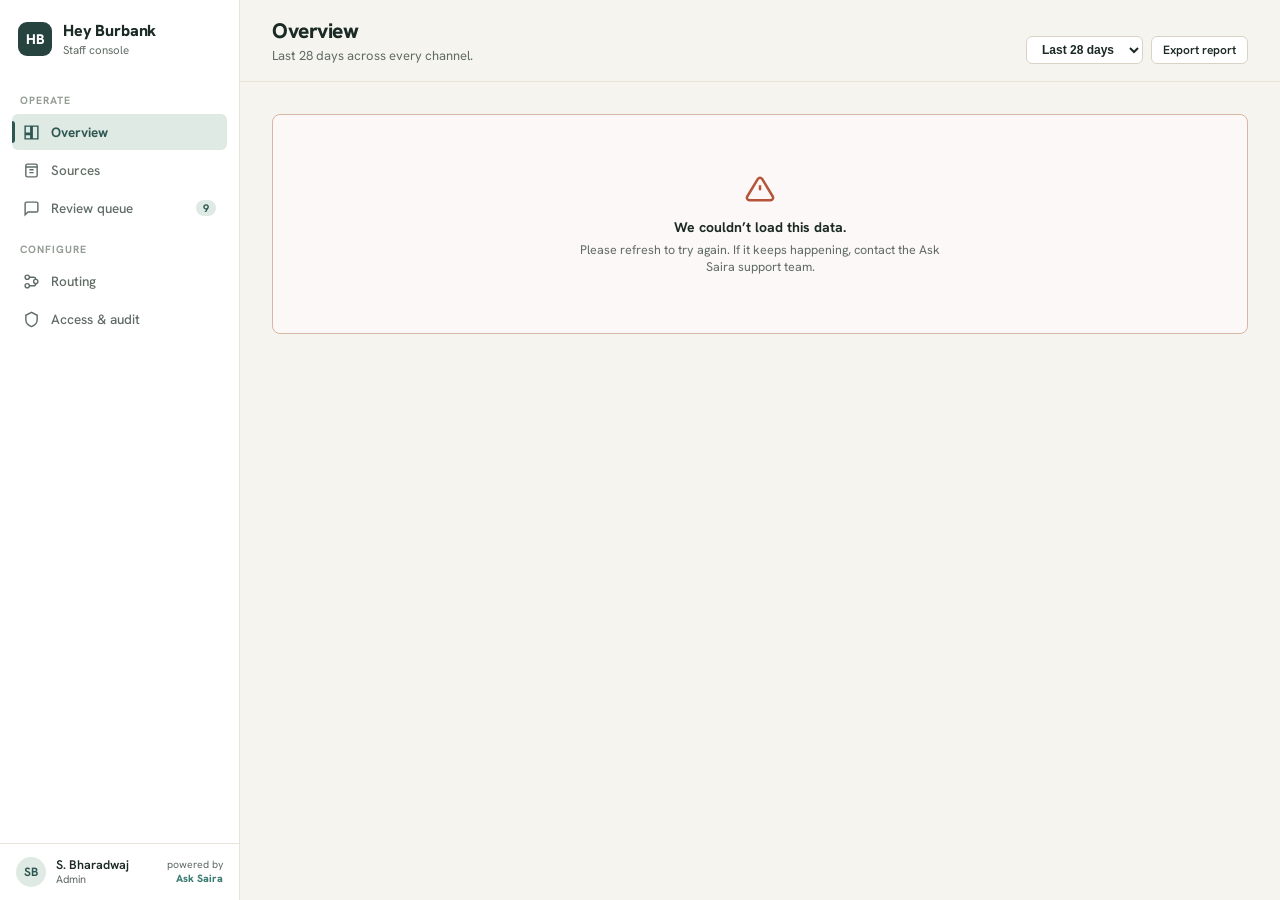
==== commit 6d5e3e1a: "Sources tab: live inventory with per-host drill-down to pages/PDFs, per-page + whole-site delete, lo" ====
--- a/staff_console/index.html
+++ b/staff_console/index.html
@@ -127,6 +127,7 @@
   .kpi.attn { border-color: color-mix(in srgb, var(--warn) 38%, var(--border)); background: color-mix(in srgb, var(--warn) 5%, #fff); }
   .kpi.attn .k-val { color: var(--warn); }
   /* Loading / error states (shown instead of data; we never render sample data in its place) */
+  .load-state[hidden] { display: none; }
   .load-state { display: flex; flex-direction: column; align-items: center; justify-content: center;
     gap: 12px; text-align: center; padding: 56px 20px; min-height: 220px;
     background: var(--surface); border: 1px solid var(--border); border-radius: var(--radius); color: var(--muted); }
@@ -313,7 +314,7 @@
     <div class="topbar">
       <div>
         <h1 id="tabTitle">Overview</h1>
-        <p id="tabSub">Last 28 days across every channel. Sample data for this mockup.</p>
+        <p id="tabSub">Last 28 days across every channel.</p>
       </div>
       <div class="spacer"></div>
       <div id="tabActions"></div>
@@ -903,7 +904,7 @@
 
   // ---------- tabs ----------
   const TABS = {
-    overview: { title: 'Overview', sub: 'Last 28 days across every channel. Sample data for this mockup.', actions: '<select id="winSel" class="btn sm" style="margin-right:8px"><option value="7">Last 7 days</option><option value="28">Last 28 days</option><option value="90">Last 90 days</option><option value="all">All time</option></select><button class="btn sm" data-noop="export">Export report</button>' },
+    overview: { title: 'Overview', sub: 'Last 28 days across every channel.', actions: '<select id="winSel" class="btn sm" style="margin-right:8px"><option value="7">Last 7 days</option><option value="28">Last 28 days</option><option value="90">Last 90 days</option><option value="all">All time</option></select><button class="btn sm" data-noop="export">Export report</button>' },
     sources: { title: 'Sources', sub: 'Every site, PDF and code set feeding the assistant. Add, re-crawl, exclude or remove.', actions: '<button class="btn primary" id="addToggle"><svg viewBox="0 0 24 24" fill="none" stroke="currentColor" stroke-width="2"><path d="M12 5v14M5 12h14"/></svg>Add source</button>' },
     review: { title: 'Review queue', sub: 'Everything the assistant answers poorly, flagged automatically. Each item needs either new content or a canonical answer.', actions: '' },
     routing: { title: 'Routing', sub: 'What makes a question go to each route. Edit the rule and examples to fix misrouting.', actions: '' },
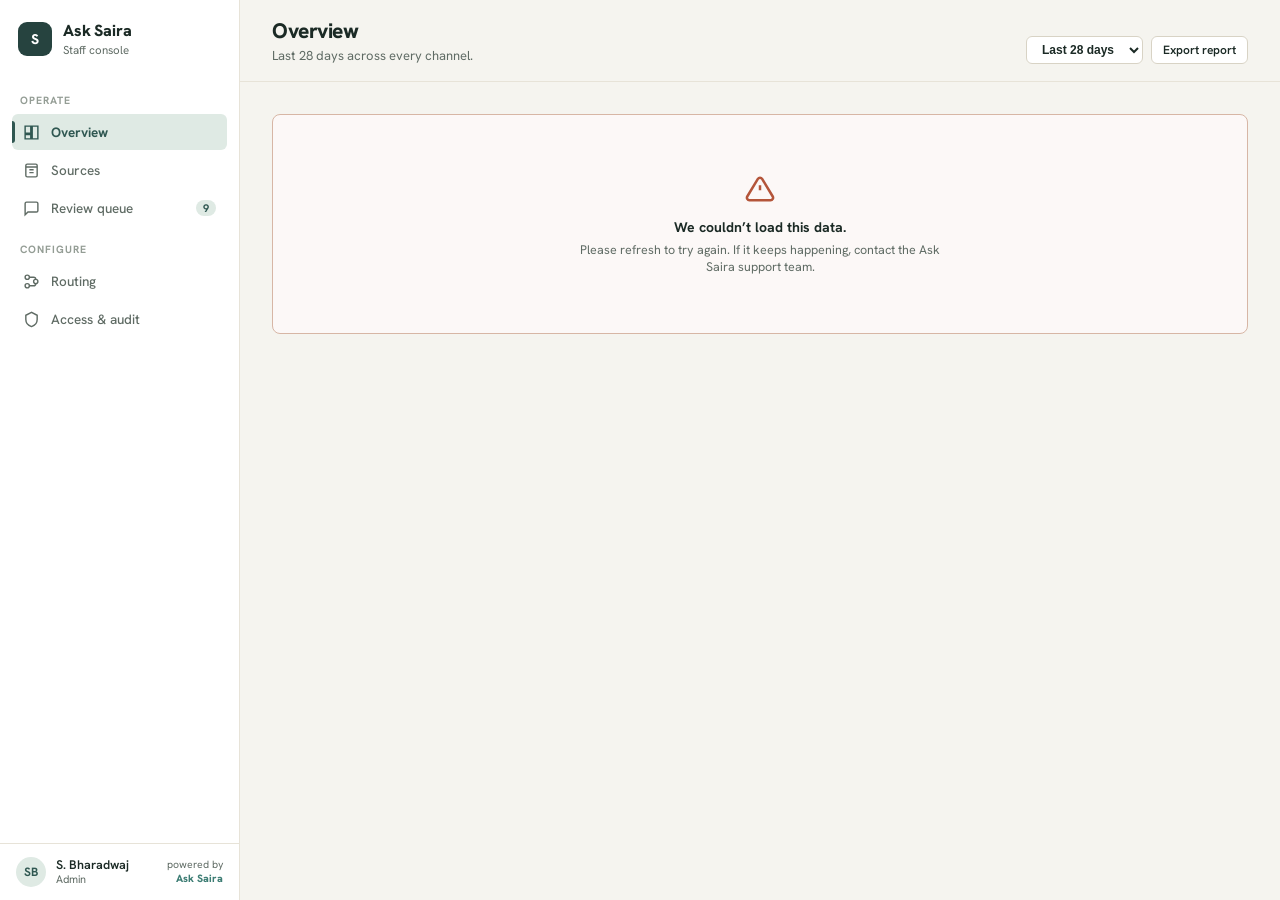
==== commit 77bd6760: "Staff console: strip Burbank mock data and neutralize branding" ====
--- a/staff_console/index.html
+++ b/staff_console/index.html
@@ -1,6 +1,6 @@
 <!doctype html>
 <meta charset="utf-8">
-<title>Hey Burbank Console</title>
+<title>Staff Console</title>
 <link rel="preconnect" href="https://fonts.googleapis.com">
 <link rel="preconnect" href="https://fonts.gstatic.com" crossorigin>
 <link rel="stylesheet" href="https://fonts.googleapis.com/css2?family=Hanken+Grotesk:ital,wght@0,400;0,500;0,600;0,700;0,800;1,500&display=swap">
@@ -278,9 +278,9 @@
 <div id="app">
   <aside class="side">
     <div class="brand">
-      <div class="brand-mark">HB</div>
+      <div class="brand-mark">S</div>
       <div>
-        <div class="brand-name">Hey Burbank</div>
+        <div class="brand-name">Ask Saira</div>
         <div class="brand-sub">Staff console</div>
       </div>
     </div>
@@ -357,11 +357,11 @@
               <button class="chip" id="addKindWeb" aria-pressed="true" data-kind="web">Web page</button>
               <button class="chip" id="addKindPdf" aria-pressed="false" data-kind="pdf">PDF upload</button>
             </div>
-            <input type="text" id="addUrl" placeholder="https://www.burbankca.gov/...">
+            <input type="text" id="addUrl" placeholder="https://www.yourcity.gov/...">
             <button class="btn primary sm" id="addSubmit">Crawl &amp; index</button>
             <button class="btn ghost sm" id="addCancel">Cancel</button>
           </div>
-          <div class="note"><svg viewBox="0 0 24 24" fill="none" stroke="currentColor" stroke-width="2"><circle cx="12" cy="12" r="10"/><path d="M12 16v-4M12 8h.01"/></svg>New sources are chunked, contextualized and embedded into burbank-code-v1. A re-crawl refreshes in place.</div>
+          <div class="note"><svg viewBox="0 0 24 24" fill="none" stroke="currentColor" stroke-width="2"><circle cx="12" cy="12" r="10"/><path d="M12 16v-4M12 8h.01"/></svg>New sources are chunked, contextualized and embedded into the city's code index. A re-crawl refreshes in place.</div>
         </div>
         <div class="panel" style="margin-top:14px">
           <div class="panel-head">
@@ -467,61 +467,22 @@
     $('#toasts').appendChild(t); setTimeout(() => t.remove(), 2600);
   }
 
-  // ---------- data (sample) ----------
-  // Overview data: seeded with mockup sample, overwritten by loadInsights() when the backend
-  // (/admin/insights) is reachable. `let` so the adapter can swap in live values and re-render.
-  let kpis = [
-    { label: 'Users', val: '1,860', delta: '+9% vs prior 28d', good: true },
-    { label: 'Messages', val: '4,210', delta: '+12% vs prior 28d', good: true },
-    { label: 'Automated resolution rate', val: '86%', delta: '+3 pts', good: true },
-    { label: 'Resident satisfaction', val: '92% (240)', delta: '+2 pts', good: true },
-    { label: 'After-hours usage', val: '38%', delta: '+4 pts', good: true },
-  ];
-  let convos = [182,175,164,104,92,188,179,186,171,158,101,88,193,184,190,177,162,108,95,201,188,195,182,169,112,99,207,194];
-  let resolved = convos.map((c, i) => Math.round(c * (0.84 + (i % 5) * 0.006)));
-  let sparkFrom = 'Sep 23', sparkTo = 'Oct 20';
-  let routes = [
-    { label: 'Website (general)', n: 2540 }, { label: 'Permits', n: 690 },
-    { label: 'Planning', n: 430 }, { label: 'Events', n: 330 }, { label: 'Zoning', n: 220 },
-  ];
-  let topics = [
-    { label: 'Permits & inspections', n: 742 }, { label: 'Trash & recycling', n: 613 },
-    { label: 'Parks, rec & classes', n: 548 }, { label: 'Business license & tax', n: 431 },
-    { label: 'Zoning & planning', n: 389 }, { label: 'Water & utility billing', n: 357 },
-  ];
-  let sources = [
-    { name: 'Burbank Municipal Code (eCode360)', url: 'ecode360.com/BU2075', type: 'code', chunks: 4120, crawled: 'Oct 18', status: 'live', health: 'ok' },
-    { name: 'burbankca.gov (full site crawl)', url: 'www.burbankca.gov', type: 'web', chunks: 3850, crawled: 'Oct 19', status: 'live', health: 'ok' },
-    { name: 'Adopted Burbank Housing Element', url: 'Adopted+Burbank+Housing+Element.pdf', type: 'pdf', chunks: 212, crawled: 'Oct 12', status: 'live', health: 'ok' },
-    { name: 'Burbank Center Plan', url: 'Burbank+Center+Plan.pdf', type: 'pdf', chunks: 168, crawled: 'Sep 30', status: 'live', health: 'ok' },
-    { name: 'Media District Specific Plan', url: 'Media+District+Specific+Plan.pdf', type: 'pdf', chunks: 143, crawled: 'Sep 30', status: 'live', health: 'ok' },
-    { name: 'Density Bonus Regulations', url: 'density-bonus-regulations-001.pdf', type: 'pdf', chunks: 54, crawled: 'Oct 12', status: 'live', health: 'ok' },
-    { name: 'ADU Handout (updated 4-10-2024)', url: 'adu-handout-updated-4-10-2024.pdf', type: 'pdf', chunks: 22, crawled: 'Oct 12', status: 'live', health: 'review' },
-    { name: 'Fee Schedule FY2026-27 (current)', url: 'fee-schedule-fy2026-27.pdf', type: 'pdf', chunks: 38, crawled: 'Oct 20', status: 'live', health: 'ok' },
-    { name: 'Events & city calendar', url: 'www.burbankca.gov/calendar', type: 'web', chunks: 64, crawled: 'Oct 20', status: 'live', health: 'ok' },
-    { name: 'Trash & Recycling Guide (2022)', url: 'trash-recycling-guide-2022.pdf', type: 'pdf', chunks: 41, crawled: 'Mar 2024', status: 'stale', health: 'review' },
-    { name: 'Permits landing page', url: 'www.burbankca.gov/.../permits', type: 'web', chunks: 0, crawled: 'Oct 19', status: 'failed', health: 'bad' },
-    { name: 'Fee Reso FY2024-25 + 13 older', url: 'burbank-fee-reso-fy2024-25.pdf', type: 'pdf', chunks: 0, crawled: 'Oct 21', status: 'excluded', health: 'super' },
-  ];
-  // Review-queue gaps: sample until loadInsights() swaps in live gaps from /admin/insights.
-  let queue = [
-    { q: "What's the fee for a solar permit in 2026?", asks: 64, why: 'No current fee schedule was indexed when asked', conf: 38, fix: 'content', detail: 'Index the FY2026-27 fee schedule', state: 'new' },
-    { q: 'Can I keep backyard chickens?', asks: 57, why: 'No matching municipal code section', conf: 31, fix: 'content', detail: 'Add the BMC animal-keeping section', state: 'new' },
-    { q: 'What zone is my property in?', asks: 52, why: 'The bot cannot look up a resident parcel from the code', conf: 40, fix: 'canonical', detail: 'Pin an answer that routes to the parcel GIS lookup', ans: '"Burbank has several zoning designations including R-1, R-2, commercial and industrial..." (never identifies the resident’s parcel)', cites: '[BMC § 31-601]', state: 'assigned' },
-    { q: 'How do I appeal a code enforcement notice?', asks: 49, why: 'Thin coverage, no citation', conf: 44, fix: 'content', detail: 'Add a code-enforcement appeals page', state: 'assigned' },
-    { q: 'What are the rules for short-term rentals?', asks: 46, why: 'Conflicting sources', conf: 41, fix: 'content', detail: 'Reconcile the two STR pages', state: 'new' },
-    { q: 'How much is a building permit?', asks: 44, why: 'Confident answer, but cited a superseded fee schedule (FY2024-25)', conf: 88, staleSource: true, fix: 'content', detail: 'Exclude the old reso and confirm FY2026-27 is indexed', ans: '"Building permit fees start at $154 per the FY2024-25 schedule..."', cites: '[fee-reso-fy2024-25.pdf]', state: 'new' },
-    { q: 'What are your hours and is City Hall open today?', asks: 41, why: 'Gave generic hours, missed the holiday schedule', conf: 45, fix: 'canonical', detail: 'Pin the hours plus a holiday-closure link', ans: '"City Hall is open Monday to Friday, 8am to 5pm." (did not account for the holiday schedule)', state: 'new' },
-    { q: 'Is there rent control in Burbank?', asks: 38, why: 'No matching source', conf: 29, fix: 'content', detail: 'Add a housing / rent-stabilization FAQ', state: 'new' },
-    { q: 'How do I get a film permit?', asks: 33, why: 'Routed to website, no permit page', conf: 47, fix: 'content', detail: 'Add the film-permit page to the Permits route', state: 'assigned' },
-  ];
-  const canon = [
-    { q: 'How do I pay a parking ticket?', a: '"Pay your Burbank citation online at the payment portal using your citation number and license plate. You can also pay by phone or by mail."', owner: 'City Clerk', added: 'Oct 2' },
-    { q: 'What day is my trash pickup?', a: '"Your collection day depends on your address. Use the collection-day lookup, enter your address, and it shows your trash, recycling and green-waste days."', owner: 'Public Works', added: 'Sep 28' },
-    { q: 'How do I start water or power service?', a: '"Start, stop or transfer Burbank Water & Power service with the online form, or call (818) 238-3700. Have your address and ID ready."', owner: 'BWP', added: 'Sep 20' },
-  ];
+  // ---------- data ----------
+  // Overview data loads live from /admin/insights; Sources loads live from /admin/sources. These
+  // start EMPTY (no mockup sample) so the console shows loading/empty states and never fabricated,
+  // city-mismatched numbers until the backend responds. `let` so the adapters can swap in live values.
+  let kpis = [];
+  let convos = [];
+  let resolved = [];
+  let sparkFrom = '', sparkTo = '';
+  let routes = [];
+  let topics = [];
+  let sources = [];
+  // Review-queue gaps: live from /admin/insights (no sample seed).
+  let queue = [];
+  const canon = [];
   const routeDefs = [
-    { name: 'Website', flow: 'classify → website_pipeline', grounds: 'Full burbank-code-v1 index', fallback: true,
+    { name: 'Website', flow: 'classify → website_pipeline', grounds: 'Full city index', fallback: true,
       rule: 'Default route. Anything not clearly matched by another route lands here and is answered from the full index.',
       examples: ['How do I contact the city?', 'When is the next council meeting?', 'Where do I pay my water bill?'] },
     { name: 'Planning', flow: 'classify → planning', grounds: 'eCode + 15 Planning library PDFs',
@@ -540,14 +501,7 @@
       rule: 'Questions about applying for, renewing or paying a city business license or business tax.',
       examples: ['How do I get a business license?', 'When is my business tax due?'] },
   ];
-  const audit = [
-    { when: 'Oct 21, 10:42', who: 'D. Alvarez', role: 'Admin', action: 'Excluded 14 superseded fee schedules from the index' },
-    { when: 'Oct 20, 16:08', who: 'D. Alvarez', role: 'Admin', action: 'Re-crawled burbankca.gov (3,850 chunks)' },
-    { when: 'Oct 18, 09:15', who: 'System', role: 'Automated', action: 'Re-indexed Burbank Municipal Code (eCode360)' },
-    { when: 'Oct 14, 14:30', who: 'J. Rivera', role: 'Editor', action: 'Added canonical answer: "What zone is my property in?"' },
-    { when: 'Oct 12, 11:02', who: 'System', role: 'Automated', action: 'Re-indexed Planning document library (15 PDFs)' },
-    { when: 'Oct 9, 15:47', who: 'M. Chen', role: 'Editor', action: 'Assigned gap "film permit" to Permits team' },
-  ];
+  const audit = [];
 
   // ---------- renderers ----------
   // Loading / error states. Shown INSTEAD of data; we never render sample numbers in their place,
@@ -724,10 +678,24 @@
   }
   function srcMainRow(s) {
     const excl = s.status === 'excluded';
-    const host = isHost(s);
+    // Read-only rows (a separate index this service can't delete into yet, e.g. the municipal code)
+    // are shown for visibility but not expandable or deletable here.
+    const host = isHost(s) && !s.readonly;
     const caret = host
       ? `<button class="icon-btn exp ${srcOpen.has(srcKey(s)) ? 'open' : ''}" title="Show pages" data-exp="${srcKey(s)}"><svg viewBox="0 0 24 24" fill="none" stroke="currentColor" stroke-width="2"><path d="m9 18 6-6-6-6"/></svg></button>`
       : '<span class="exp-spacer"></span>';
+    if (s.readonly) {
+      return `<tr>
+        <td><div class="src-name">${caret}<div class="src-ico ${s.type}">${TYPE_ICO[s.type]}</div>
+          <div class="src-text"><div class="t1">${s.name}</div><div class="t2">${s.url} · ${fmt(s.pages)} pages</div></div></div></td>
+        <td><span class="pill">${s.type === 'code' ? 'eCode' : s.type.toUpperCase()}</span></td>
+        <td class="num-cell cx">${s.chunks ? fmt(s.chunks) : '—'}</td>
+        <td class="cx" style="white-space:nowrap;color:var(--muted)">${s.crawled}</td>
+        <td>${STATUS[s.status]}</td>
+        <td>${HEALTH[s.health]}</td>
+        <td><span class="t2" style="color:var(--muted)">Separate index</span></td>
+      </tr>`;
+    }
     const pages = host && s.pages ? `<div class="t2">${s.url} · ${fmt(s.pages)} pages</div>` : `<div class="t2">${s.url}</div>`;
     return `<tr>
         <td><div class="src-name">${caret}<div class="src-ico ${s.type}">${TYPE_ICO[s.type]}</div>
@@ -761,7 +729,7 @@
   function renderSrc() {
     const rows = sources.filter(srcMatch);
     $('#srcBody').innerHTML = rows.map((s) =>
-      srcMainRow(s) + (isHost(s) && srcOpen.has(srcKey(s)) ? srcSubRows(s) : '')
+      srcMainRow(s) + (isHost(s) && !s.readonly && srcOpen.has(srcKey(s)) ? srcSubRows(s) : '')
     ).join('') || `<tr><td colspan="7" style="text-align:center;color:var(--muted);padding:28px">No sources match.</td></tr>`;
     $$('#srcBody [data-exp]').forEach((b) => b.addEventListener('click', () => {
       const s = sources.find((x) => srcKey(x) === b.dataset.exp); if (s) toggleExpand(s);
@@ -798,7 +766,7 @@
       const fixBtn = `<button class="btn ${isCanon ? '' : 'primary'} sm" data-gfix="${idx}">Fix in Sources</button>`;
       const canonBtn = `<button class="btn ${isCanon ? 'primary' : ''} sm" data-canon="${idx}">Write canonical answer</button>`;
       const actionBtns = isCanon ? canonBtn + fixBtn : fixBtn + canonBtn;
-      const seed = g.q === 'What zone is my property in?' ? 'I can’t look up your specific parcel, but you can find your zoning in seconds: open the Burbank Zoning Map, enter your address, and it shows your designation. For a formal determination, contact the Planning Division at (818) 238-5250.' : '';
+      const seed = '';
       return `<div class="gap">
         <div>
           <div class="q">${g.q} ${tag}</div>
@@ -1049,7 +1017,7 @@
   });
   $$('#addForm [data-kind]').forEach((b) => b.addEventListener('click', () => {
     $$('#addForm [data-kind]').forEach((x) => x.setAttribute('aria-pressed', String(x === b)));
-    $('#addUrl').placeholder = b.dataset.kind === 'pdf' ? 'Choose a PDF to upload...' : 'https://www.burbankca.gov/...';
+    $('#addUrl').placeholder = b.dataset.kind === 'pdf' ? 'Choose a PDF to upload...' : 'https://www.yourcity.gov/...';
   }));
 
   // ---------- live data (Overview tab) ----------
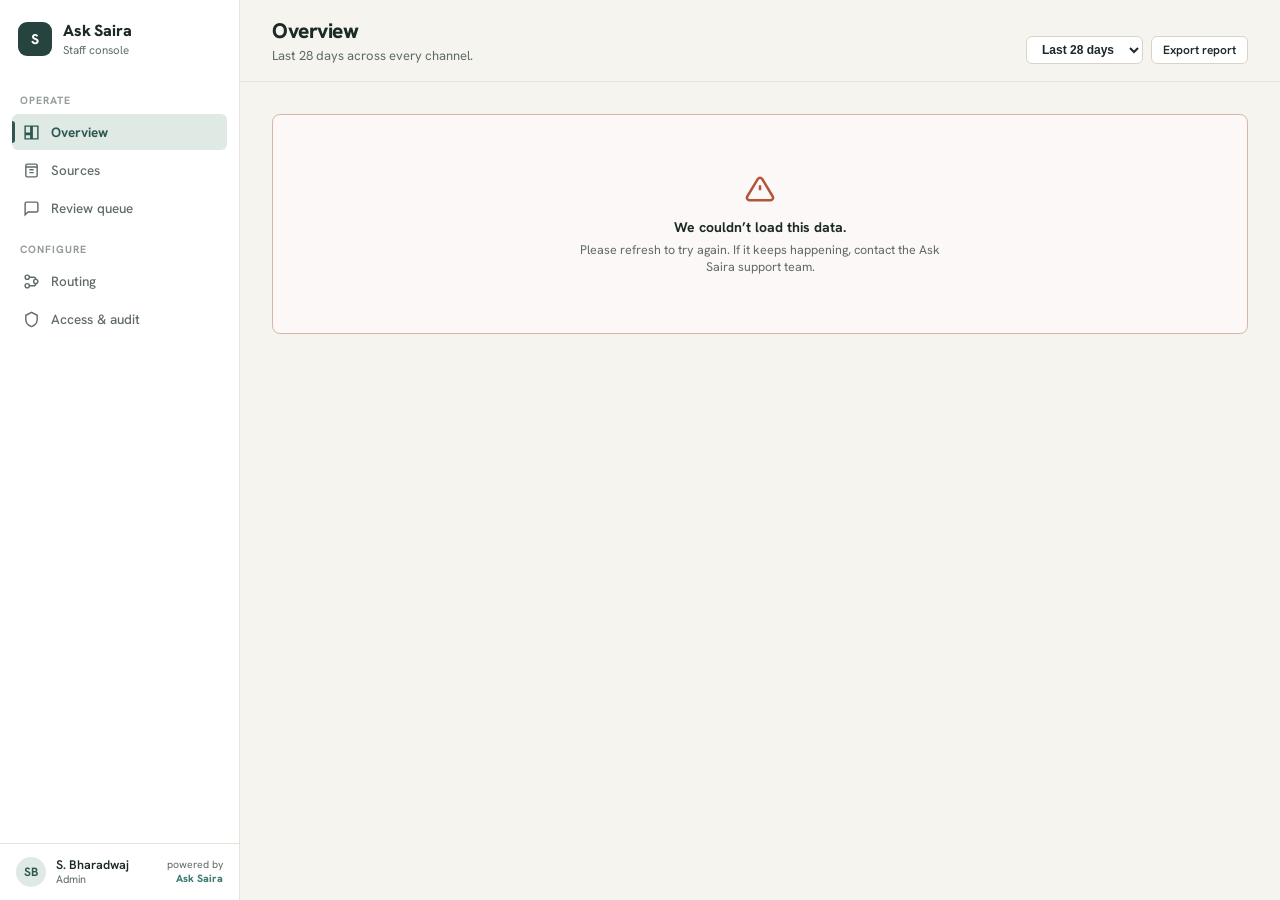
==== commit 2a69db69: "Staff console: strip mock data, neutral branding, live Review-queue badge" ====
--- a/staff_console/index.html
+++ b/staff_console/index.html
@@ -294,7 +294,7 @@
         <span class="t">Sources</span></button>
       <button class="nav-item" data-tab="review">
         <svg viewBox="0 0 24 24" fill="none" stroke="currentColor" stroke-width="2"><path d="M21 15a2 2 0 0 1-2 2H7l-4 4V5a2 2 0 0 1 2-2h14a2 2 0 0 1 2 2z"/></svg>
-        <span class="t">Review queue</span><span class="badge-n">9</span></button>
+        <span class="t">Review queue</span><span class="badge-n" id="reviewBadge" hidden>0</span></button>
       <div class="nav-label">Configure</div>
       <button class="nav-item" data-tab="routing">
         <svg viewBox="0 0 24 24" fill="none" stroke="currentColor" stroke-width="2"><circle cx="6" cy="6" r="3"/><circle cx="6" cy="18" r="3"/><circle cx="18" cy="12" r="3"/><path d="M9 6h6a3 3 0 0 1 3 3M9 18h6a3 3 0 0 0 3-3"/></svg>
@@ -753,6 +753,9 @@
     $$('#qChips .chip').forEach((ch) => ch.addEventListener('click', () => { qFilter = ch.dataset.q; renderQChips(); renderQueue(); }));
   }
   function renderQueue() {
+    // live Review-queue count on the nav badge (total gaps, not the filtered view); hidden at zero
+    const badge = $('#reviewBadge');
+    if (badge) { badge.textContent = queue.length; badge.hidden = queue.length === 0; }
     const rows = queue.filter((x) => qFilter === 'all' || x.fix === qFilter);
     $('#queueList').innerHTML = rows.map((g, idx) => {
       const col = g.conf < 40 ? 'bad' : 'warn';
